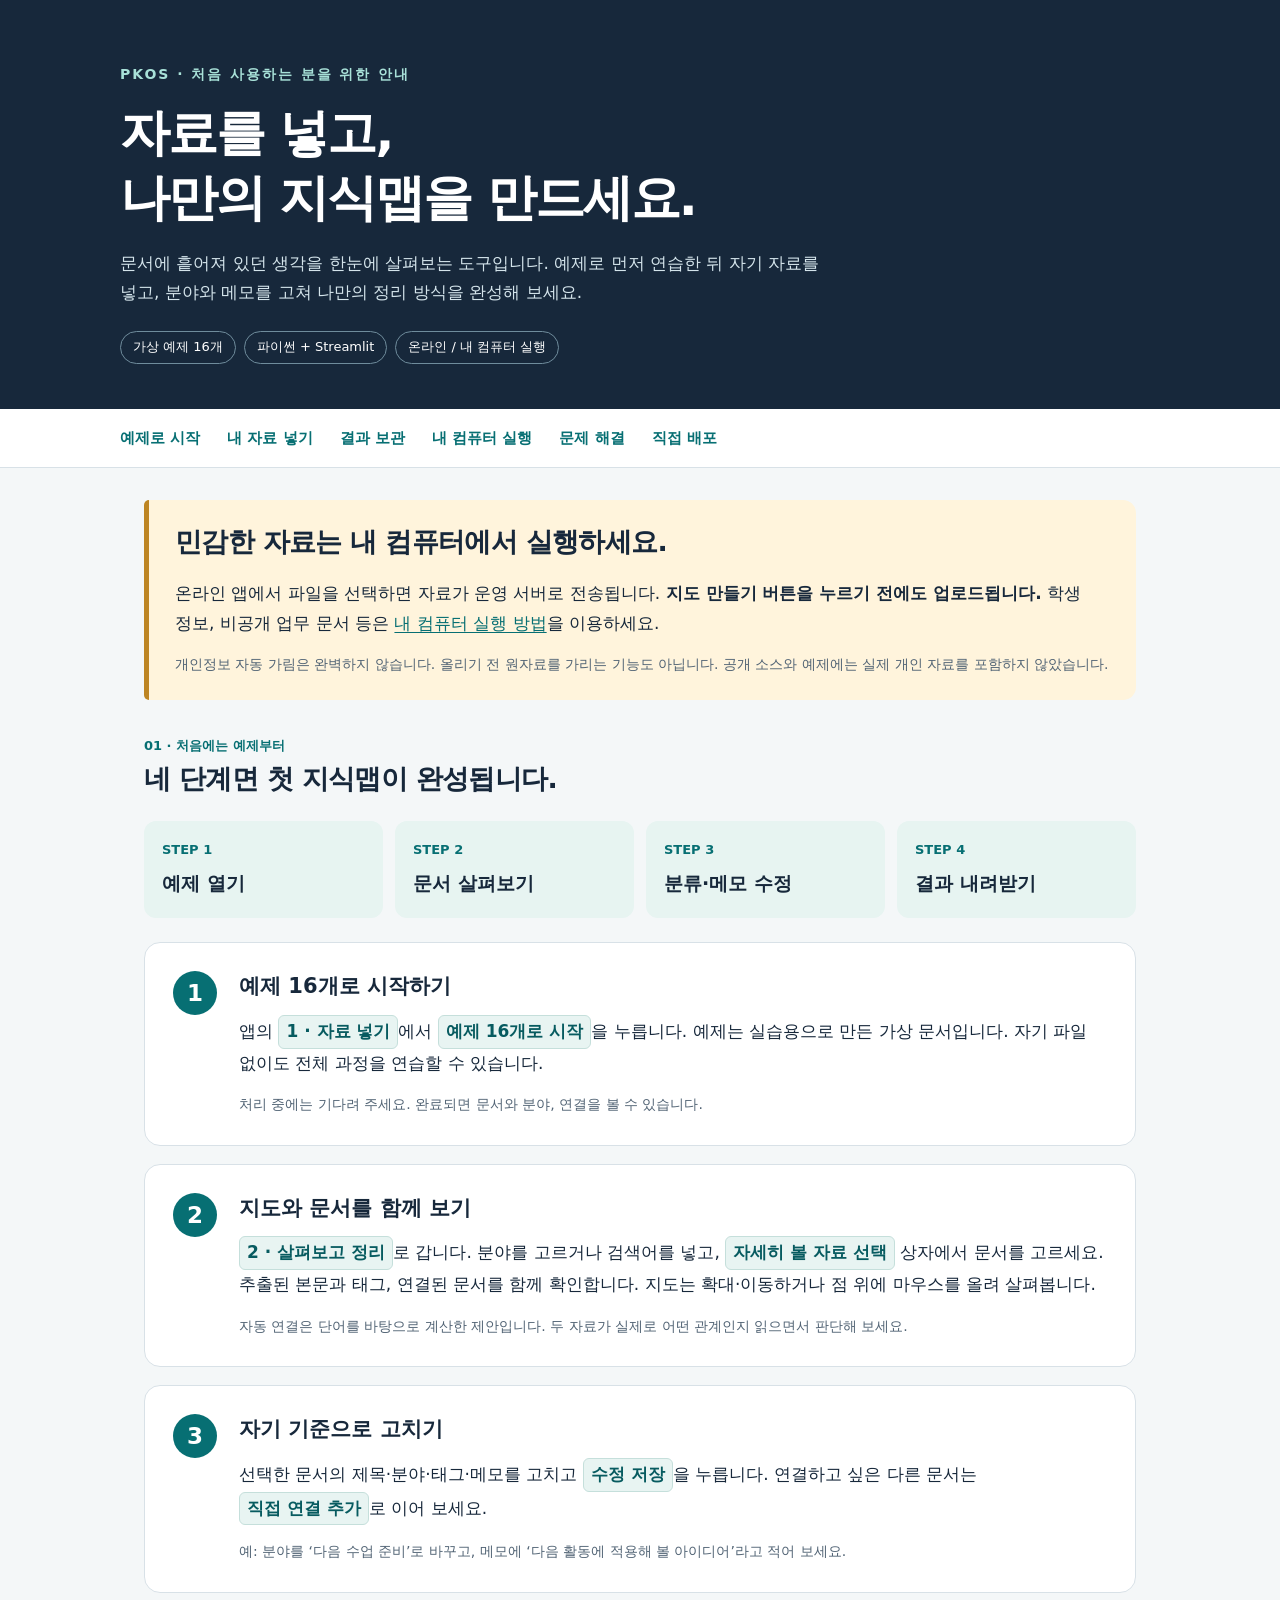
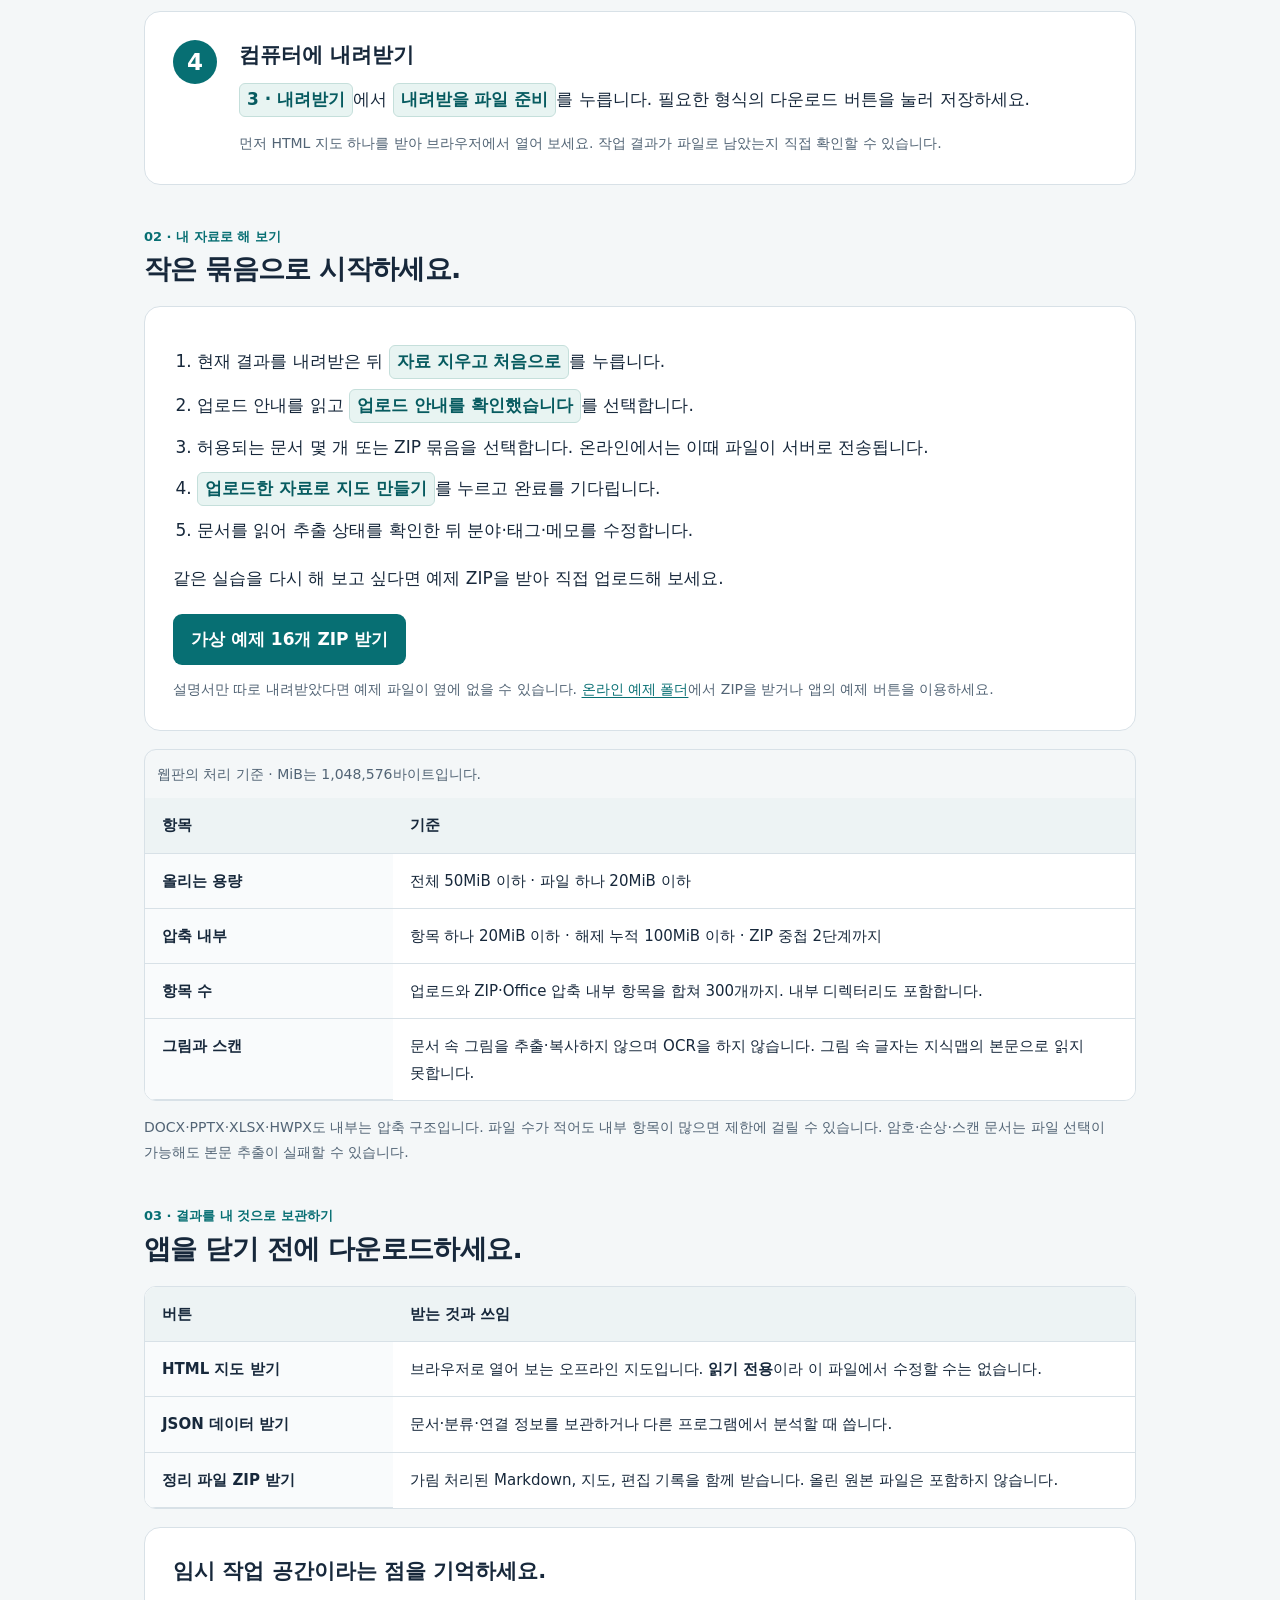
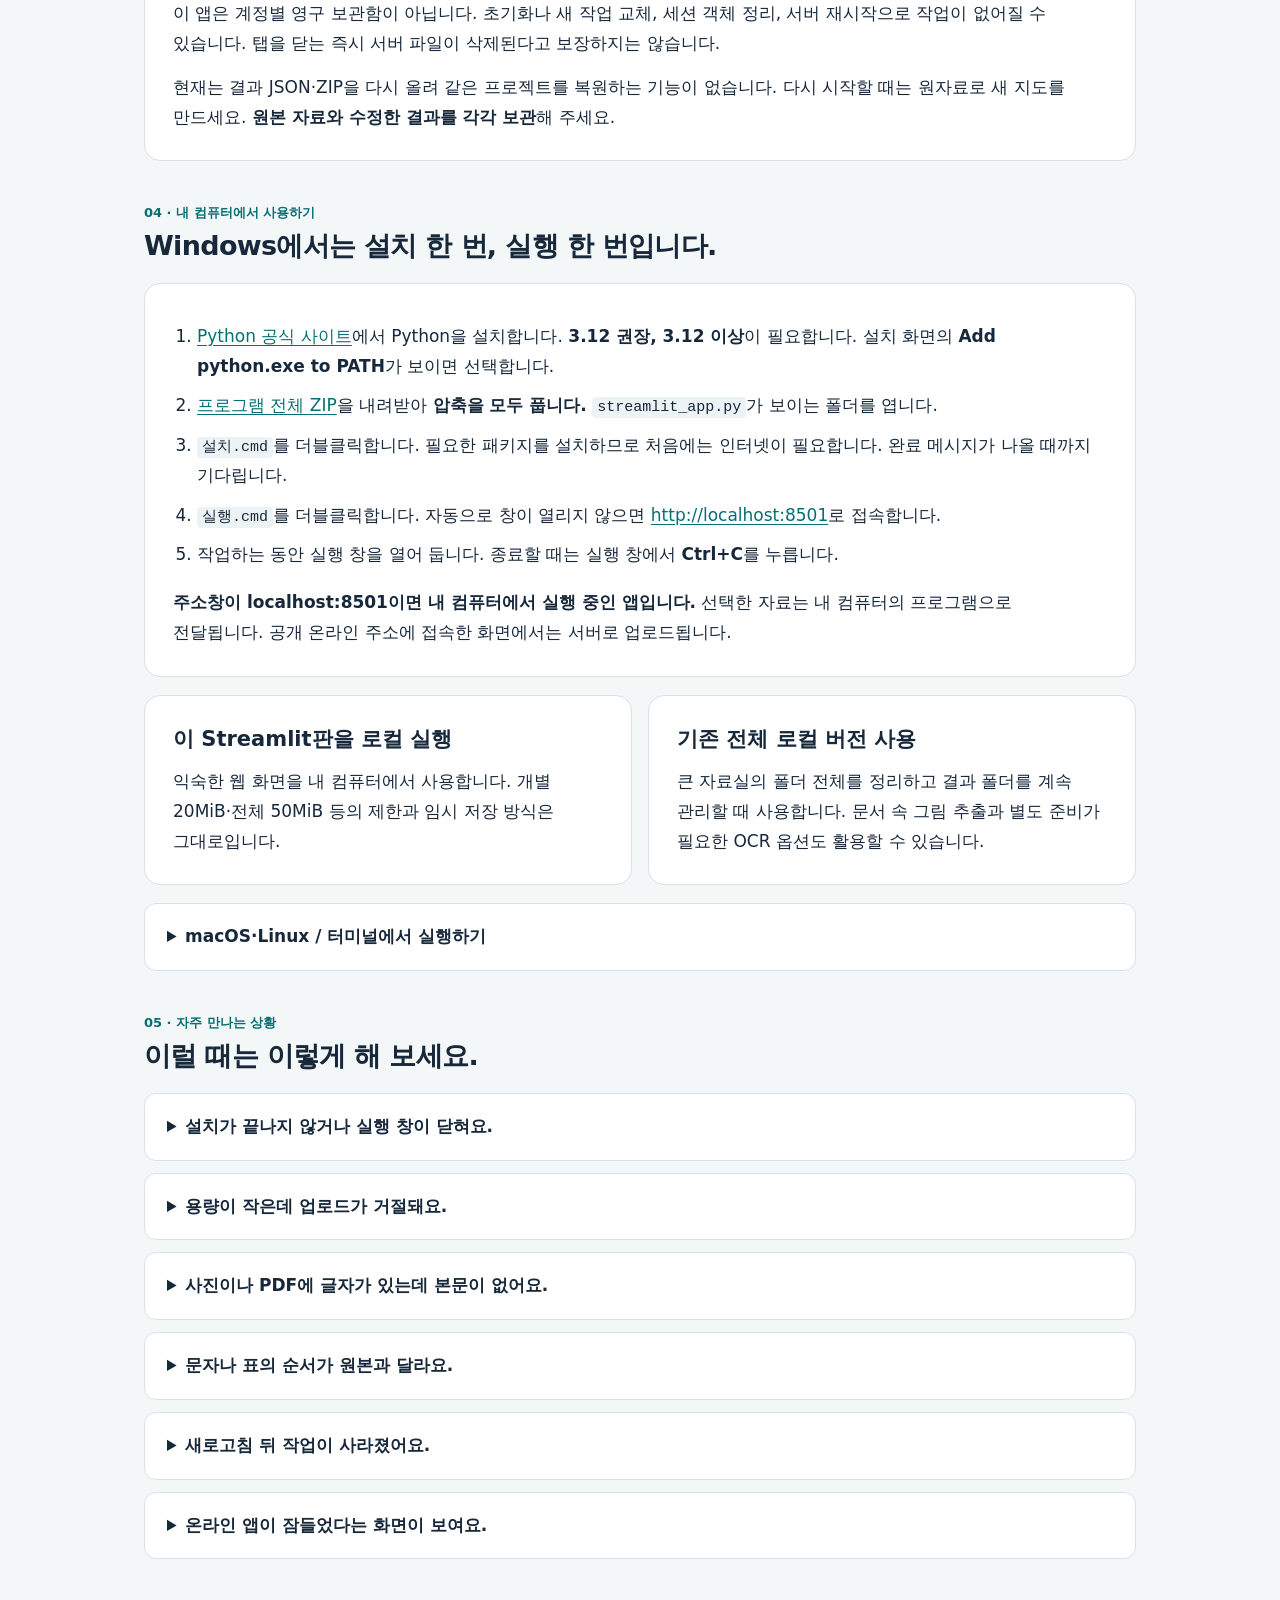
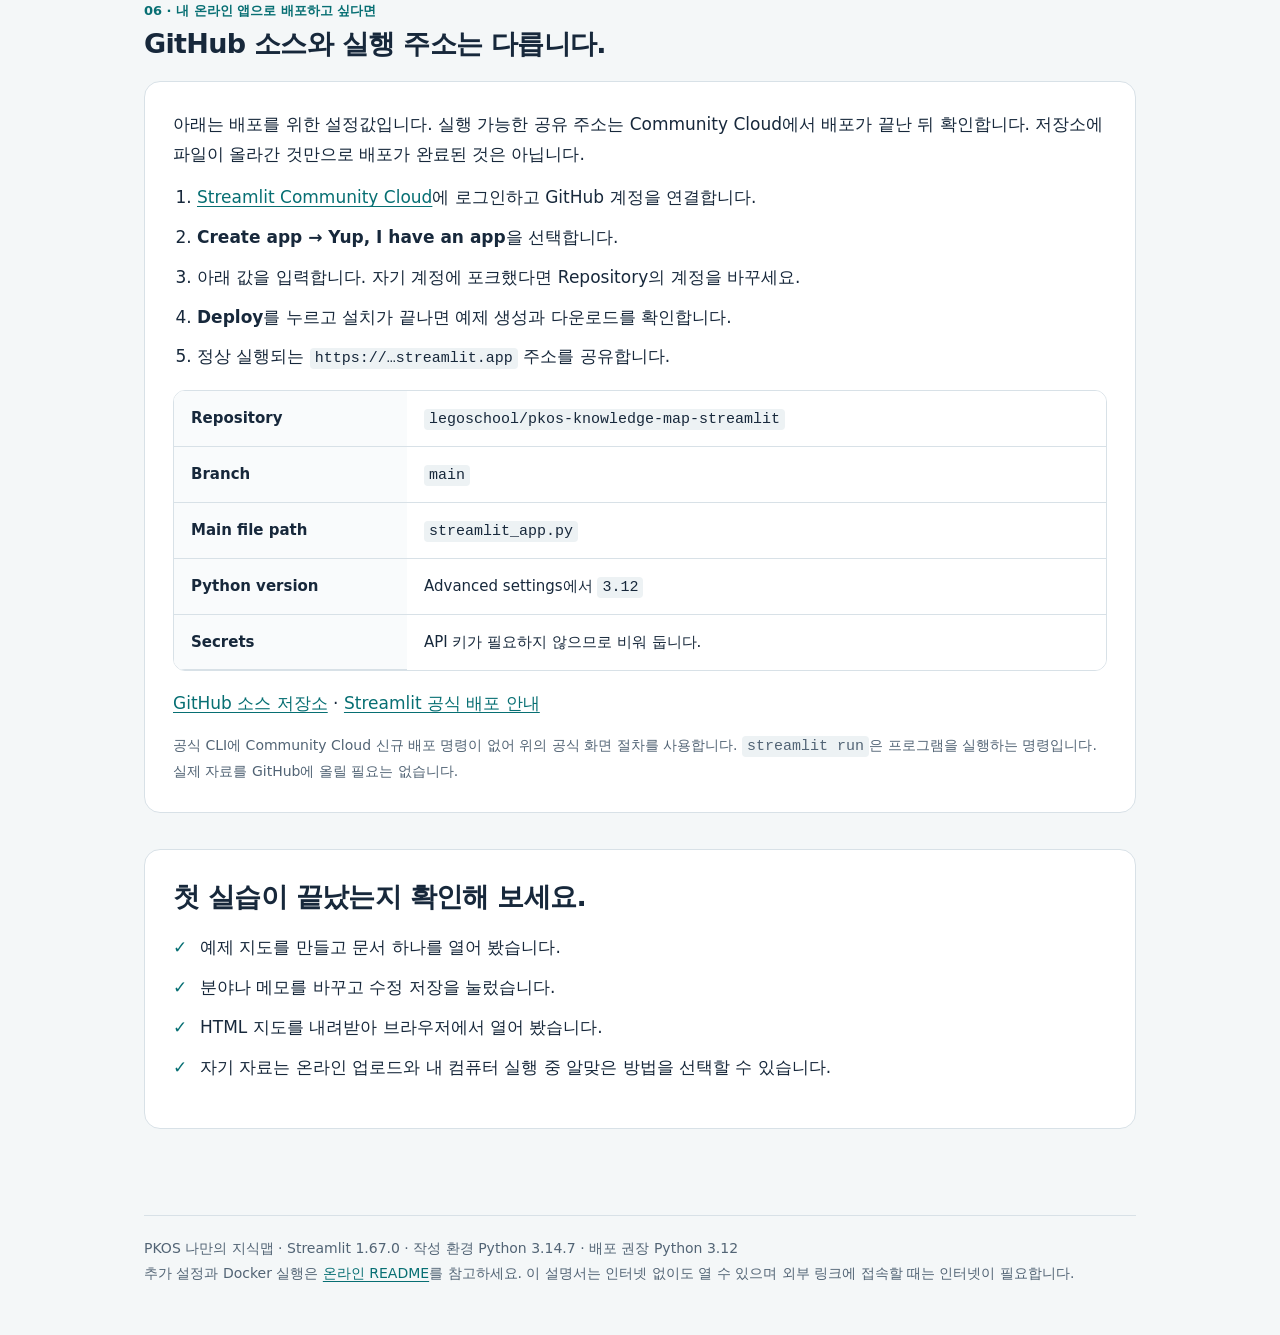
==== 초보자_따라하기.html @ 21f83ea5 "Add personal knowledge map Streamlit app and beginner guide" ====
<!doctype html>
<html lang="ko">
<head>
  <meta charset="utf-8">
  <meta name="viewport" content="width=device-width, initial-scale=1">
  <meta name="description" content="PKOS 지식맵을 처음 쓰는 사람을 위한 예제, 자료 업로드, 수정, 다운로드와 내 컴퓨터 실행 안내">
  <title>처음 만드는 나의 지식맵 · PKOS 사용설명서</title>
  <style>
    :root{--ink:#17283b;--muted:#526475;--paper:#f4f7f8;--line:#d8e1e7;--brand:#076f73;--tint:#e7f4f1;--warn:#fff4dc;--white:#fff}
    *{box-sizing:border-box}html{scroll-behavior:smooth}body{margin:0;background:var(--paper);color:var(--ink);font:17px/1.75 "Malgun Gothic","Apple SD Gothic Neo",system-ui,sans-serif;word-break:keep-all;overflow-wrap:anywhere}
    a{color:var(--brand);text-underline-offset:3px}a:focus-visible,summary:focus-visible{outline:3px solid #d99d13;outline-offset:5px}header{background:var(--ink);color:var(--white);padding:62px 26px 45px}header .inner,main,footer{max-width:1040px;margin:auto}header p{max-width:730px;color:#d4e4eb}.eyebrow{font-size:14px;letter-spacing:.14em;font-weight:700;color:#a8e1d8}h1{font-size:clamp(32px,5vw,50px);line-height:1.3;letter-spacing:-.04em;margin:14px 0 18px}h2{font-size:27px;line-height:1.4;letter-spacing:-.025em;margin:0 0 18px}h3{font-size:21px;line-height:1.5;margin:0 0 12px}p{margin:0 0 14px}.chips{display:flex;gap:8px;flex-wrap:wrap;margin-top:23px}.chip{font-size:13px;padding:4px 12px;border:1px solid #6f8c9c;border-radius:999px}
    nav{background:var(--white);border-bottom:1px solid var(--line);padding:16px 24px}nav .inner{max-width:1040px;margin:auto;display:flex;gap:14px 27px;flex-wrap:wrap}nav a{font-size:15px;font-weight:700;text-decoration:none}main{padding:32px 24px 50px}section{margin:0 0 36px;scroll-margin-top:25px}.card{background:var(--white);border:1px solid var(--line);border-radius:16px;padding:28px;margin-bottom:18px}.notice{background:var(--warn);border-left:5px solid #bd8523;padding:23px 26px;border-radius:5px 13px 13px 5px;margin-bottom:30px}.notice p:last-child,.card p:last-child{margin-bottom:0}.intro{color:var(--muted)}.flow{display:grid;grid-template-columns:repeat(4,1fr);gap:12px;margin:24px 0}.flow div{padding:18px;border-radius:12px;background:var(--tint)}.flow span{display:block;font-size:13px;font-weight:700;color:var(--brand);margin-bottom:5px}.flow strong{font-size:19px}.step{display:grid;grid-template-columns:48px 1fr;gap:18px}.number{display:flex;align-items:center;justify-content:center;width:44px;height:44px;border-radius:50%;background:var(--brand);color:white;font-size:23px;font-weight:700}.ui{display:inline-block;font-weight:700;color:#075b60;background:#e8f4f2;border:1px solid #c5dfdb;border-radius:6px;padding:1px 7px}.small{font-size:14px;color:var(--muted)}.tag{font-size:13px;font-weight:700;color:var(--brand)}.button{display:inline-block;background:var(--brand);color:white;padding:11px 18px;text-decoration:none;border-radius:9px;font-weight:700;margin:6px 0 12px}.table-wrap{overflow-x:auto;border:1px solid var(--line);border-radius:12px}table{border-collapse:collapse;width:100%;background:white;font-size:15px}th,td{padding:14px 17px;border-bottom:1px solid var(--line);text-align:left;vertical-align:top}th{background:#edf3f4}tr:last-child td{border-bottom:0}th[scope=row]{font-weight:700;width:25%;background:#f9fbfc}ul,ol{padding-left:24px;margin:10px 0 18px}li{margin-bottom:10px}code{font:15px/1.6 ui-monospace,Consolas,monospace;background:#edf2f4;border-radius:4px;padding:2px 5px}pre{padding:20px;background:#17283b;color:#e8f7f4;border-radius:10px;overflow:auto;word-break:normal;white-space:pre}pre code{background:transparent;color:inherit;padding:0}details{background:white;border:1px solid var(--line);border-radius:12px;padding:18px 22px;margin-bottom:12px}summary{font-weight:700;cursor:pointer}details[open] summary{margin-bottom:14px}.two{display:grid;grid-template-columns:1fr 1fr;gap:16px}.check{list-style:none;padding:0}.check li{padding-left:27px;position:relative}.check li:before{content:"✓";position:absolute;left:0;color:var(--brand);font-weight:700}footer{padding:0 24px 40px;font-size:14px;color:var(--muted)}footer p{border-top:1px solid var(--line);padding-top:20px}
    @media(max-width:700px){header{padding:38px 22px 30px}main{padding:24px 17px}.card{padding:21px}.flow{grid-template-columns:1fr 1fr}.two{grid-template-columns:1fr}.step{grid-template-columns:37px 1fr;gap:12px}.number{width:35px;height:35px;font-size:19px}body{font-size:16px}h2{font-size:24px}th,td{padding:12px;min-width:100px}}
    @media print{body{background:white;font-size:11pt}header{background:white;color:black;padding:20px 0}header p,.eyebrow{color:#333}.chips,nav,.button{display:none}main{padding:0}.card{break-inside:avoid}h2,h3{break-after:avoid}section{margin-bottom:24px}.notice{background:#f5f5f5}.flow div{background:#f3f3f3}footer{padding:0}a{color:#174b62}details{break-inside:avoid}}
  </style>
</head>
<body>
<header>
  <div class="inner">
    <div class="eyebrow">PKOS · 처음 사용하는 분을 위한 안내</div>
    <h1>자료를 넣고,<br>나만의 지식맵을 만드세요.</h1>
    <p>문서에 흩어져 있던 생각을 한눈에 살펴보는 도구입니다. 예제로 먼저 연습한 뒤 자기 자료를 넣고, 분야와 메모를 고쳐 나만의 정리 방식을 완성해 보세요.</p>
    <div class="chips"><span class="chip">가상 예제 16개</span><span class="chip">파이썬 + Streamlit</span><span class="chip">온라인 / 내 컴퓨터 실행</span></div>
  </div>
</header>
<nav aria-label="설명서 목차"><div class="inner"><a href="#first">예제로 시작</a><a href="#upload">내 자료 넣기</a><a href="#download">결과 보관</a><a href="#local-guide">내 컴퓨터 실행</a><a href="#help">문제 해결</a><a href="#deploy">직접 배포</a></div></nav>
<main>
  <aside class="notice" aria-label="자료 업로드 안내">
    <h2>민감한 자료는 내 컴퓨터에서 실행하세요.</h2>
    <p>온라인 앱에서 파일을 선택하면 자료가 운영 서버로 전송됩니다. <strong>지도 만들기 버튼을 누르기 전에도 업로드됩니다.</strong> 학생 정보, 비공개 업무 문서 등은 <a href="#local-guide">내 컴퓨터 실행 방법</a>을 이용하세요.</p>
    <p class="small">개인정보 자동 가림은 완벽하지 않습니다. 올리기 전 원자료를 가리는 기능도 아닙니다. 공개 소스와 예제에는 실제 개인 자료를 포함하지 않았습니다.</p>
  </aside>

  <section id="first" aria-labelledby="first-title">
    <span class="tag">01 · 처음에는 예제부터</span>
    <h2 id="first-title">네 단계면 첫 지식맵이 완성됩니다.</h2>
    <div class="flow" aria-label="사용 흐름"><div><span>STEP 1</span><strong>예제 열기</strong></div><div><span>STEP 2</span><strong>문서 살펴보기</strong></div><div><span>STEP 3</span><strong>분류·메모 수정</strong></div><div><span>STEP 4</span><strong>결과 내려받기</strong></div></div>
    <div class="card step"><span class="number" aria-hidden="true">1</span><div><h3>예제 16개로 시작하기</h3><p>앱의 <span class="ui">1 · 자료 넣기</span>에서 <span class="ui">예제 16개로 시작</span>을 누릅니다. 예제는 실습용으로 만든 가상 문서입니다. 자기 파일 없이도 전체 과정을 연습할 수 있습니다.</p><p class="small">처리 중에는 기다려 주세요. 완료되면 문서와 분야, 연결을 볼 수 있습니다.</p></div></div>
    <div class="card step"><span class="number" aria-hidden="true">2</span><div><h3>지도와 문서를 함께 보기</h3><p><span class="ui">2 · 살펴보고 정리</span>로 갑니다. 분야를 고르거나 검색어를 넣고, <span class="ui">자세히 볼 자료 선택</span> 상자에서 문서를 고르세요. 추출된 본문과 태그, 연결된 문서를 함께 확인합니다. 지도는 확대·이동하거나 점 위에 마우스를 올려 살펴봅니다.</p><p class="small">자동 연결은 단어를 바탕으로 계산한 제안입니다. 두 자료가 실제로 어떤 관계인지 읽으면서 판단해 보세요.</p></div></div>
    <div class="card step"><span class="number" aria-hidden="true">3</span><div><h3>자기 기준으로 고치기</h3><p>선택한 문서의 제목·분야·태그·메모를 고치고 <span class="ui">수정 저장</span>을 누릅니다. 연결하고 싶은 다른 문서는 <span class="ui">직접 연결 추가</span>로 이어 보세요.</p><p class="small">예: 분야를 ‘다음 수업 준비’로 바꾸고, 메모에 ‘다음 활동에 적용해 볼 아이디어’라고 적어 보세요.</p></div></div>
    <div class="card step"><span class="number" aria-hidden="true">4</span><div><h3>컴퓨터에 내려받기</h3><p><span class="ui">3 · 내려받기</span>에서 <span class="ui">내려받을 파일 준비</span>를 누릅니다. 필요한 형식의 다운로드 버튼을 눌러 저장하세요.</p><p class="small">먼저 HTML 지도 하나를 받아 브라우저에서 열어 보세요. 작업 결과가 파일로 남았는지 직접 확인할 수 있습니다.</p></div></div>
  </section>

  <section id="upload" aria-labelledby="upload-title">
    <span class="tag">02 · 내 자료로 해 보기</span><h2 id="upload-title">작은 묶음으로 시작하세요.</h2>
    <div class="card"><ol><li>현재 결과를 내려받은 뒤 <span class="ui">자료 지우고 처음으로</span>를 누릅니다.</li><li>업로드 안내를 읽고 <span class="ui">업로드 안내를 확인했습니다</span>를 선택합니다.</li><li>허용되는 문서 몇 개 또는 ZIP 묶음을 선택합니다. 온라인에서는 이때 파일이 서버로 전송됩니다.</li><li><span class="ui">업로드한 자료로 지도 만들기</span>를 누르고 완료를 기다립니다.</li><li>문서를 읽어 추출 상태를 확인한 뒤 분야·태그·메모를 수정합니다.</li></ol><p>같은 실습을 다시 해 보고 싶다면 예제 ZIP을 받아 직접 업로드해 보세요.</p><a class="button" href="examples/예제자료_16개.zip" download>가상 예제 16개 ZIP 받기</a><p class="small">설명서만 따로 내려받았다면 예제 파일이 옆에 없을 수 있습니다. <a href="https://github.com/legoschool/pkos-knowledge-map-streamlit/tree/main/examples">온라인 예제 폴더</a>에서 ZIP을 받거나 앱의 예제 버튼을 이용하세요.</p></div>
    <div class="table-wrap"><table><caption class="small" style="text-align:left;padding:12px">웹판의 처리 기준 · MiB는 1,048,576바이트입니다.</caption><thead><tr><th scope="col">항목</th><th scope="col">기준</th></tr></thead><tbody><tr><th scope="row">올리는 용량</th><td>전체 50MiB 이하 · 파일 하나 20MiB 이하</td></tr><tr><th scope="row">압축 내부</th><td>항목 하나 20MiB 이하 · 해제 누적 100MiB 이하 · ZIP 중첩 2단계까지</td></tr><tr><th scope="row">항목 수</th><td>업로드와 ZIP·Office 압축 내부 항목을 합쳐 300개까지. 내부 디렉터리도 포함합니다.</td></tr><tr><th scope="row">그림과 스캔</th><td>문서 속 그림을 추출·복사하지 않으며 OCR을 하지 않습니다. 그림 속 글자는 지식맵의 본문으로 읽지 못합니다.</td></tr></tbody></table></div>
    <p class="small" style="margin-top:14px">DOCX·PPTX·XLSX·HWPX도 내부는 압축 구조입니다. 파일 수가 적어도 내부 항목이 많으면 제한에 걸릴 수 있습니다. 암호·손상·스캔 문서는 파일 선택이 가능해도 본문 추출이 실패할 수 있습니다.</p>
  </section>

  <section id="download" aria-labelledby="download-title">
    <span class="tag">03 · 결과를 내 것으로 보관하기</span><h2 id="download-title">앱을 닫기 전에 다운로드하세요.</h2>
    <div class="table-wrap"><table><thead><tr><th scope="col">버튼</th><th scope="col">받는 것과 쓰임</th></tr></thead><tbody><tr><th scope="row">HTML 지도 받기</th><td>브라우저로 열어 보는 오프라인 지도입니다. <strong>읽기 전용</strong>이라 이 파일에서 수정할 수는 없습니다.</td></tr><tr><th scope="row">JSON 데이터 받기</th><td>문서·분류·연결 정보를 보관하거나 다른 프로그램에서 분석할 때 씁니다.</td></tr><tr><th scope="row">정리 파일 ZIP 받기</th><td>가림 처리된 Markdown, 지도, 편집 기록을 함께 받습니다. 올린 원본 파일은 포함하지 않습니다.</td></tr></tbody></table></div>
    <div class="card" style="margin-top:18px"><h3>임시 작업 공간이라는 점을 기억하세요.</h3><p>이 앱은 계정별 영구 보관함이 아닙니다. 초기화나 새 작업 교체, 세션 객체 정리, 서버 재시작으로 작업이 없어질 수 있습니다. 탭을 닫는 즉시 서버 파일이 삭제된다고 보장하지는 않습니다.</p><p>현재는 결과 JSON·ZIP을 다시 올려 같은 프로젝트를 복원하는 기능이 없습니다. 다시 시작할 때는 원자료로 새 지도를 만드세요. <strong>원본 자료와 수정한 결과를 각각 보관</strong>해 주세요.</p></div>
  </section>

  <section id="local-guide" aria-labelledby="local-title">
    <span class="tag">04 · 내 컴퓨터에서 사용하기</span><h2 id="local-title">Windows에서는 설치 한 번, 실행 한 번입니다.</h2>
    <div class="card"><ol><li><a href="https://www.python.org/downloads/">Python 공식 사이트</a>에서 Python을 설치합니다. <strong>3.12 권장, 3.12 이상</strong>이 필요합니다. 설치 화면의 <strong>Add python.exe to PATH</strong>가 보이면 선택합니다.</li><li><a href="https://github.com/legoschool/pkos-knowledge-map-streamlit/archive/refs/heads/main.zip">프로그램 전체 ZIP</a>을 내려받아 <strong>압축을 모두 풉니다.</strong> <code>streamlit_app.py</code>가 보이는 폴더를 엽니다.</li><li><code>설치.cmd</code>를 더블클릭합니다. 필요한 패키지를 설치하므로 처음에는 인터넷이 필요합니다. 완료 메시지가 나올 때까지 기다립니다.</li><li><code>실행.cmd</code>를 더블클릭합니다. 자동으로 창이 열리지 않으면 <a href="http://localhost:8501">http://localhost:8501</a>로 접속합니다.</li><li>작업하는 동안 실행 창을 열어 둡니다. 종료할 때는 실행 창에서 <strong>Ctrl+C</strong>를 누릅니다.</li></ol><p><strong>주소창이 localhost:8501이면 내 컴퓨터에서 실행 중인 앱입니다.</strong> 선택한 자료는 내 컴퓨터의 프로그램으로 전달됩니다. 공개 온라인 주소에 접속한 화면에서는 서버로 업로드됩니다.</p></div>
    <div class="two"><div class="card"><h3>이 Streamlit판을 로컬 실행</h3><p>익숙한 웹 화면을 내 컴퓨터에서 사용합니다. 개별 20MiB·전체 50MiB 등의 제한과 임시 저장 방식은 그대로입니다.</p></div><div class="card"><h3>기존 전체 로컬 버전 사용</h3><p>큰 자료실의 폴더 전체를 정리하고 결과 폴더를 계속 관리할 때 사용합니다. 문서 속 그림 추출과 별도 준비가 필요한 OCR 옵션도 활용할 수 있습니다.</p></div></div>
    <details><summary>macOS·Linux / 터미널에서 실행하기</summary><p>프로젝트 폴더에서 다음 명령을 실행합니다.</p><pre><code>python3 -m venv .venv
source .venv/bin/activate
python -m pip install -r requirements.txt
python -m streamlit run streamlit_app.py --server.address=127.0.0.1</code></pre><p>포트가 사용 중이면 마지막 명령에 <code>--server.port=8502</code>를 추가하고 <code>http://localhost:8502</code>로 접속합니다.</p></details>
  </section>

  <section id="help" aria-labelledby="help-title">
    <span class="tag">05 · 자주 만나는 상황</span><h2 id="help-title">이럴 때는 이렇게 해 보세요.</h2>
    <details><summary>설치가 끝나지 않거나 실행 창이 닫혀요.</summary><p>Python 3.12 이상인지 확인하고, 압축을 모두 푼 폴더에서 <code>설치.cmd</code>를 다시 실행하세요. 인터넷 연결과 오류 메시지를 확인합니다. 설치가 끝나면 <code>실행.cmd</code>를 실행하세요.</p></details>
    <details><summary>용량이 작은데 업로드가 거절돼요.</summary><p>Office 문서의 압축 내부 항목도 개수 제한에 포함됩니다. 파일 하나가 20MiB 이하인지, 전체가 50MiB 이하인지 확인하고 문서를 조금씩 나누어 넣어 보세요. 큰 자료실은 전체 로컬 버전에서 처리합니다.</p></details>
    <details><summary>사진이나 PDF에 글자가 있는데 본문이 없어요.</summary><p>글자가 그림으로 저장된 자료는 OCR이 필요합니다. 웹판은 OCR을 하지 않으므로 텍스트가 들어 있는 PDF·문서로 다시 저장하거나 전체 로컬 버전의 OCR 옵션을 이용하세요.</p></details>
    <details><summary>문자나 표의 순서가 원본과 달라요.</summary><p>글꼴과 문서 구조에 따라 추출 순서나 문자가 달라질 수 있습니다. 원문과 비교해 확인하세요. 자동 태그와 연결도 사용자가 검토하며 고칠 수 있습니다.</p></details>
    <details><summary>새로고침 뒤 작업이 사라졌어요.</summary><p>세션이 바뀌면 임시 작업이 이어지지 않을 수 있습니다. 원자료로 지도를 다시 만들고 결과를 내려받아 보관하세요. 결과 ZIP을 다시 올려 프로젝트를 복원하는 기능은 현재 없습니다.</p></details>
    <details><summary>온라인 앱이 잠들었다는 화면이 보여요.</summary><p>Community Cloud의 깨우기 버튼을 누르고 앱이 다시 시작될 때까지 기다립니다. 온라인 앱의 처리 자원과 상태에 따라 실행 시간이 달라질 수 있습니다.</p></details>
  </section>

  <section id="deploy" aria-labelledby="deploy-title">
    <span class="tag">06 · 내 온라인 앱으로 배포하고 싶다면</span><h2 id="deploy-title">GitHub 소스와 실행 주소는 다릅니다.</h2>
    <div class="card"><p>아래는 배포를 위한 설정값입니다. 실행 가능한 공유 주소는 Community Cloud에서 배포가 끝난 뒤 확인합니다. 저장소에 파일이 올라간 것만으로 배포가 완료된 것은 아닙니다.</p><ol><li><a href="https://share.streamlit.io/">Streamlit Community Cloud</a>에 로그인하고 GitHub 계정을 연결합니다.</li><li><strong>Create app → Yup, I have an app</strong>을 선택합니다.</li><li>아래 값을 입력합니다. 자기 계정에 포크했다면 Repository의 계정을 바꾸세요.</li><li><strong>Deploy</strong>를 누르고 설치가 끝나면 예제 생성과 다운로드를 확인합니다.</li><li>정상 실행되는 <code>https://…streamlit.app</code> 주소를 공유합니다.</li></ol>
      <div class="table-wrap"><table><tbody><tr><th scope="row">Repository</th><td><code>legoschool/pkos-knowledge-map-streamlit</code></td></tr><tr><th scope="row">Branch</th><td><code>main</code></td></tr><tr><th scope="row">Main file path</th><td><code>streamlit_app.py</code></td></tr><tr><th scope="row">Python version</th><td>Advanced settings에서 <code>3.12</code></td></tr><tr><th scope="row">Secrets</th><td>API 키가 필요하지 않으므로 비워 둡니다.</td></tr></tbody></table></div>
      <p style="margin-top:18px"><a href="https://github.com/legoschool/pkos-knowledge-map-streamlit">GitHub 소스 저장소</a> · <a href="https://docs.streamlit.io/deploy/streamlit-community-cloud/deploy-your-app/deploy">Streamlit 공식 배포 안내</a></p><p class="small">공식 CLI에 Community Cloud 신규 배포 명령이 없어 위의 공식 화면 절차를 사용합니다. <code>streamlit run</code>은 프로그램을 실행하는 명령입니다. 실제 자료를 GitHub에 올릴 필요는 없습니다.</p>
    </div>
  </section>
  <section aria-labelledby="done-title"><div class="card"><h2 id="done-title">첫 실습이 끝났는지 확인해 보세요.</h2><ul class="check"><li>예제 지도를 만들고 문서 하나를 열어 봤습니다.</li><li>분야나 메모를 바꾸고 수정 저장을 눌렀습니다.</li><li>HTML 지도를 내려받아 브라우저에서 열어 봤습니다.</li><li>자기 자료는 온라인 업로드와 내 컴퓨터 실행 중 알맞은 방법을 선택할 수 있습니다.</li></ul></div></section>
</main>
<footer><p>PKOS 나만의 지식맵 · Streamlit 1.67.0 · 작성 환경 Python 3.14.7 · 배포 권장 Python 3.12<br>추가 설정과 Docker 실행은 <a href="https://github.com/legoschool/pkos-knowledge-map-streamlit#readme">온라인 README</a>를 참고하세요. 이 설명서는 인터넷 없이도 열 수 있으며 외부 링크에 접속할 때는 인터넷이 필요합니다.</p></footer>
</body>
</html>
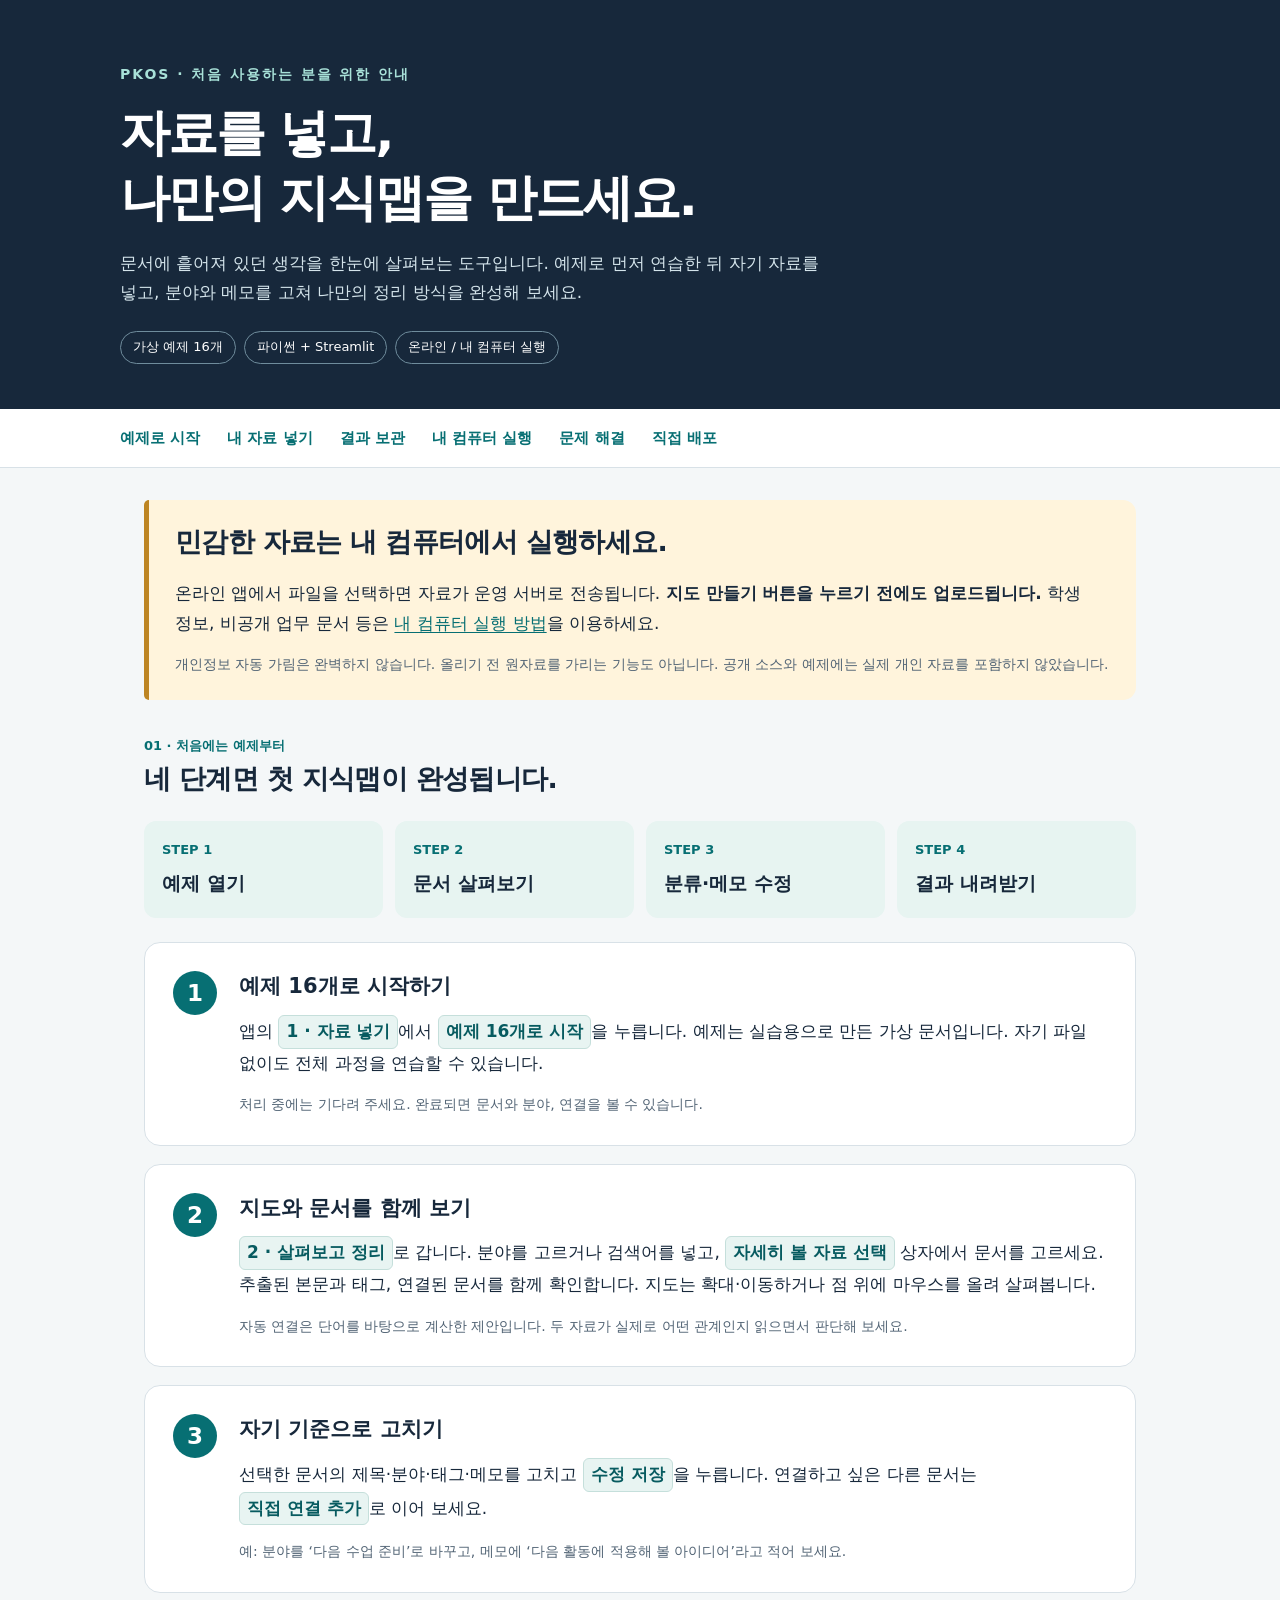
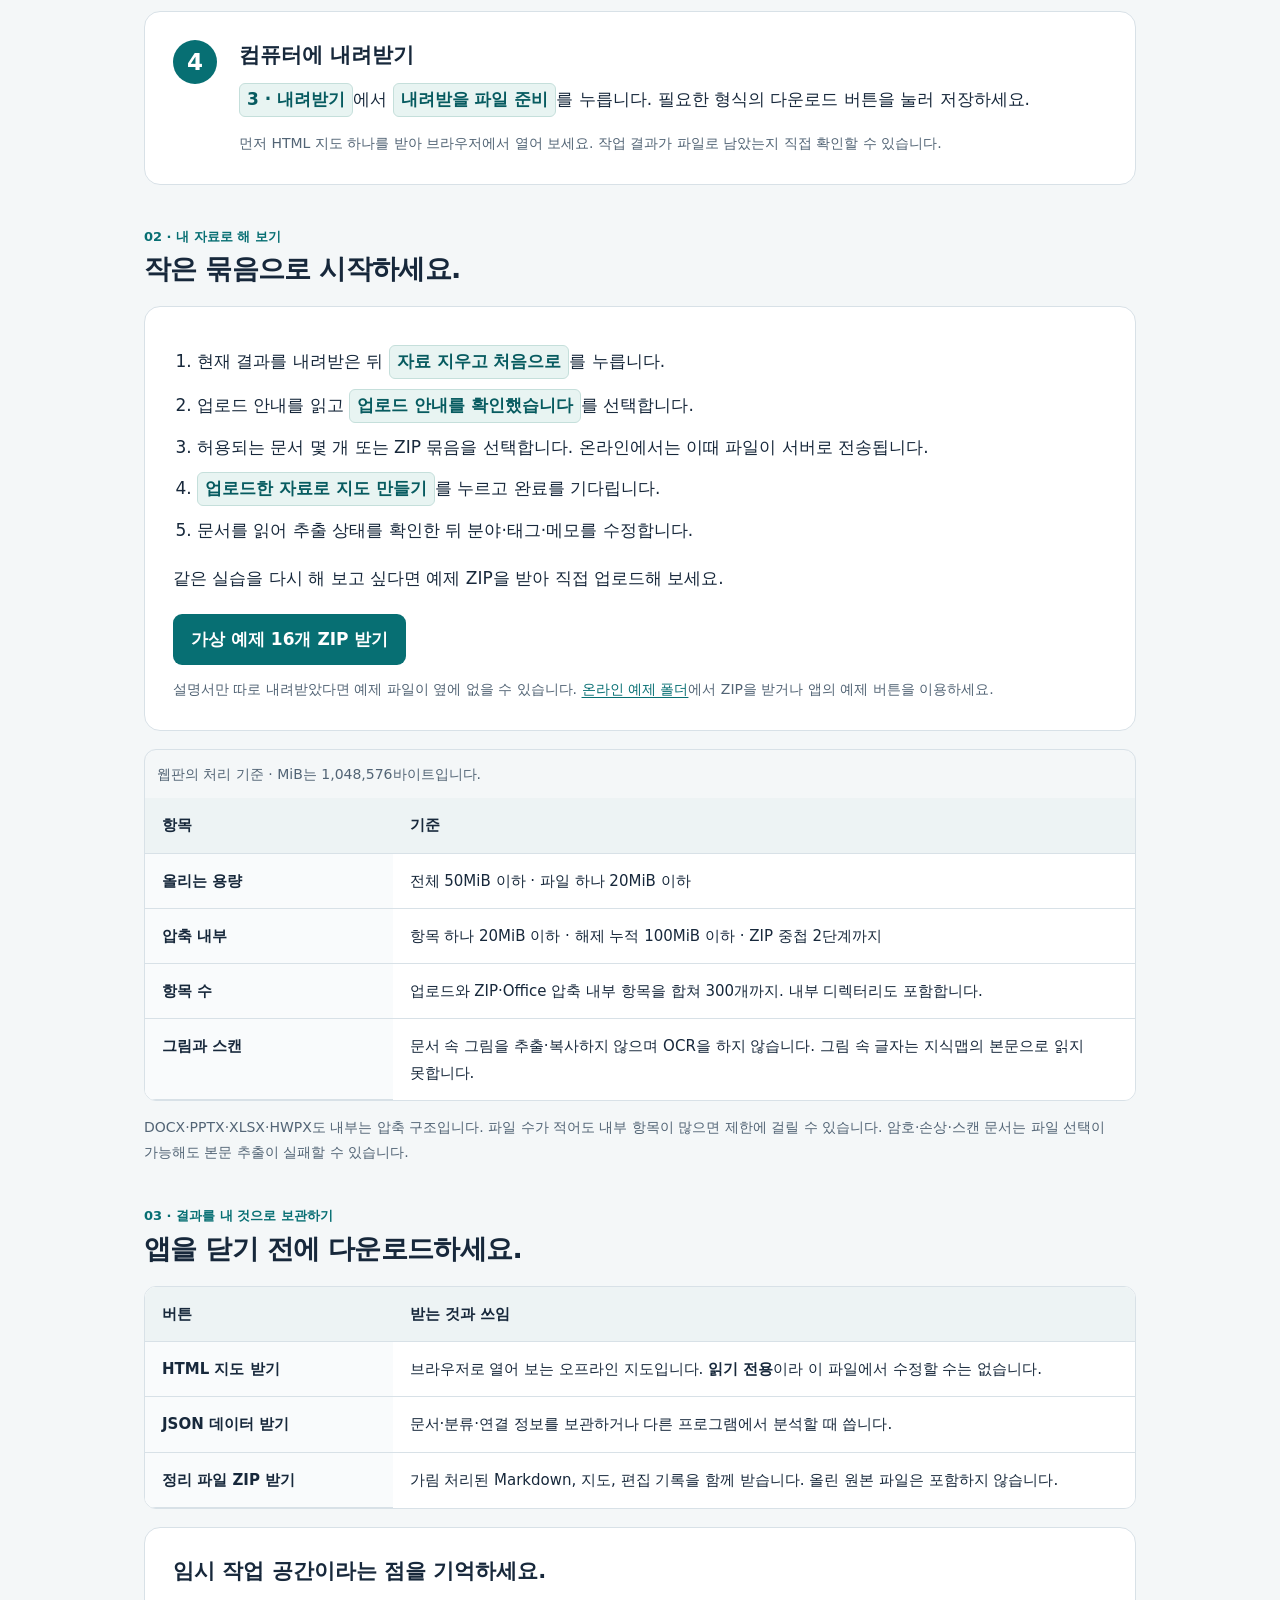
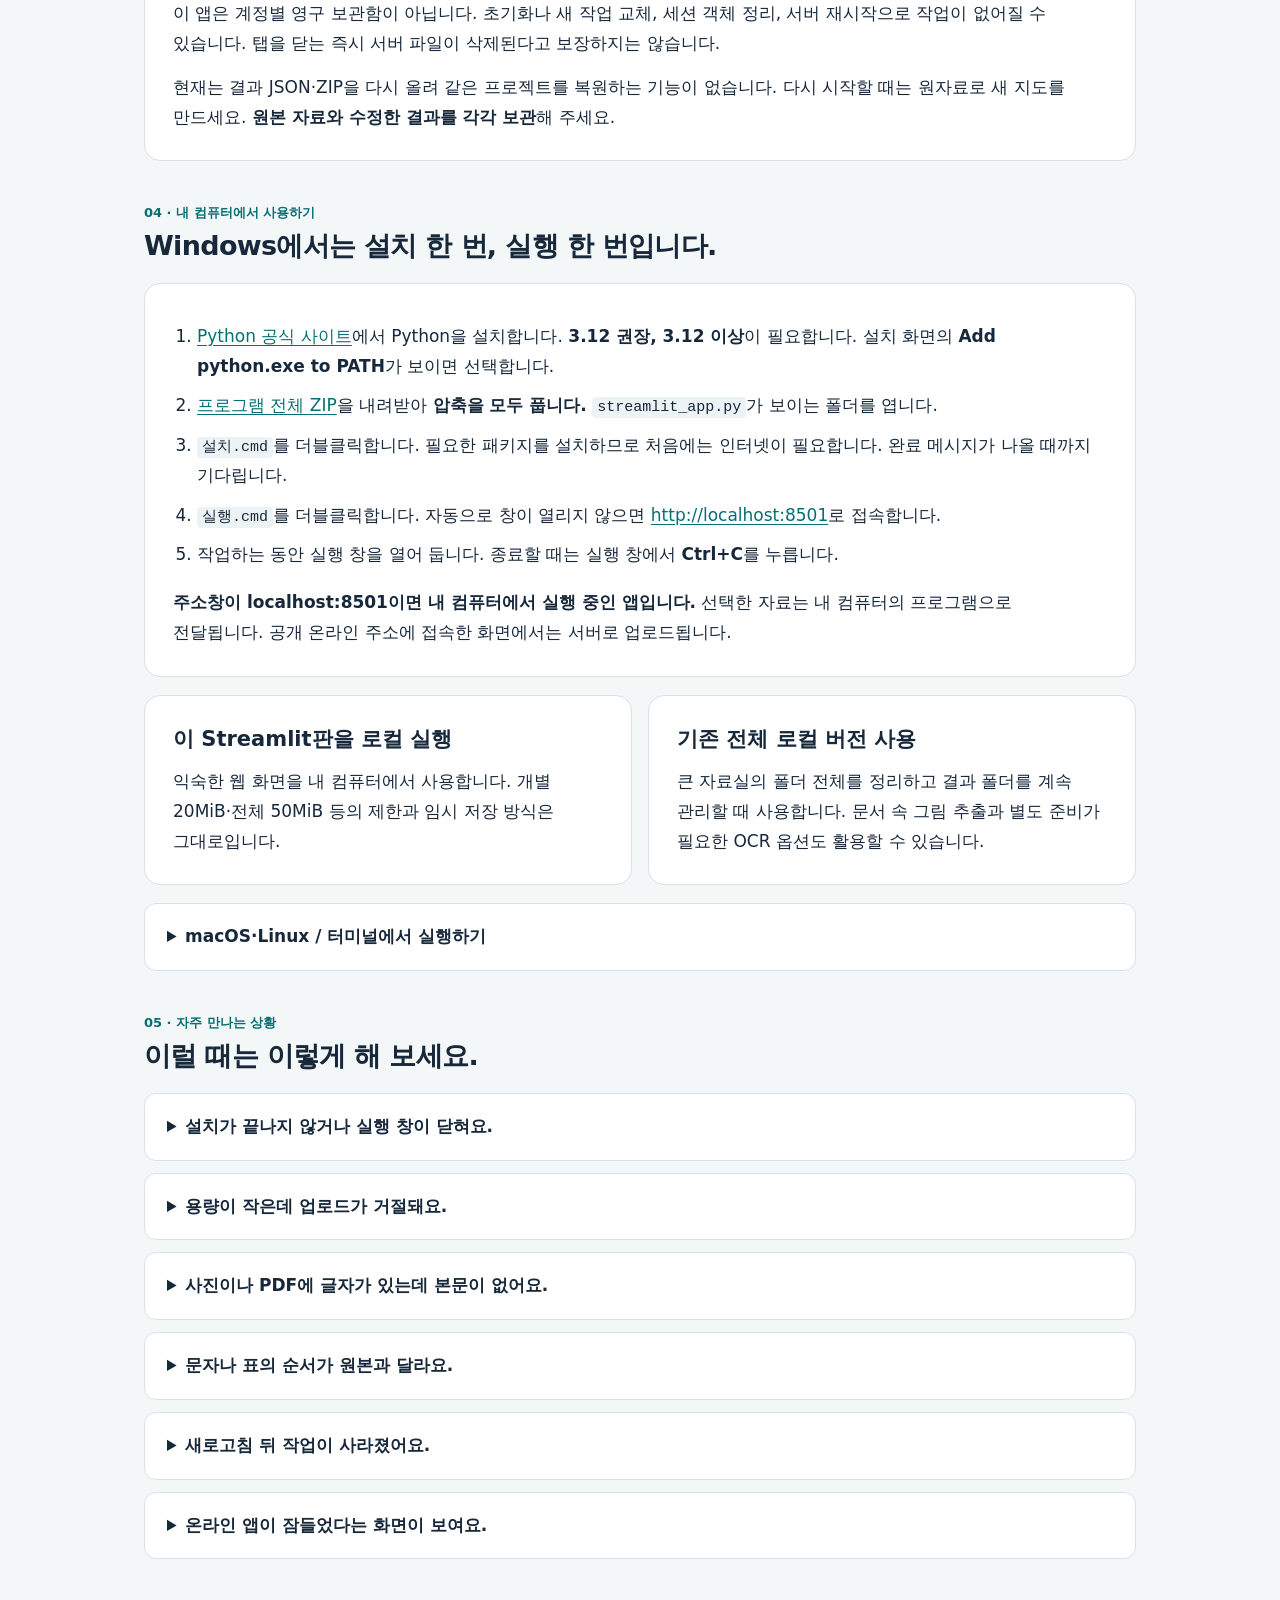
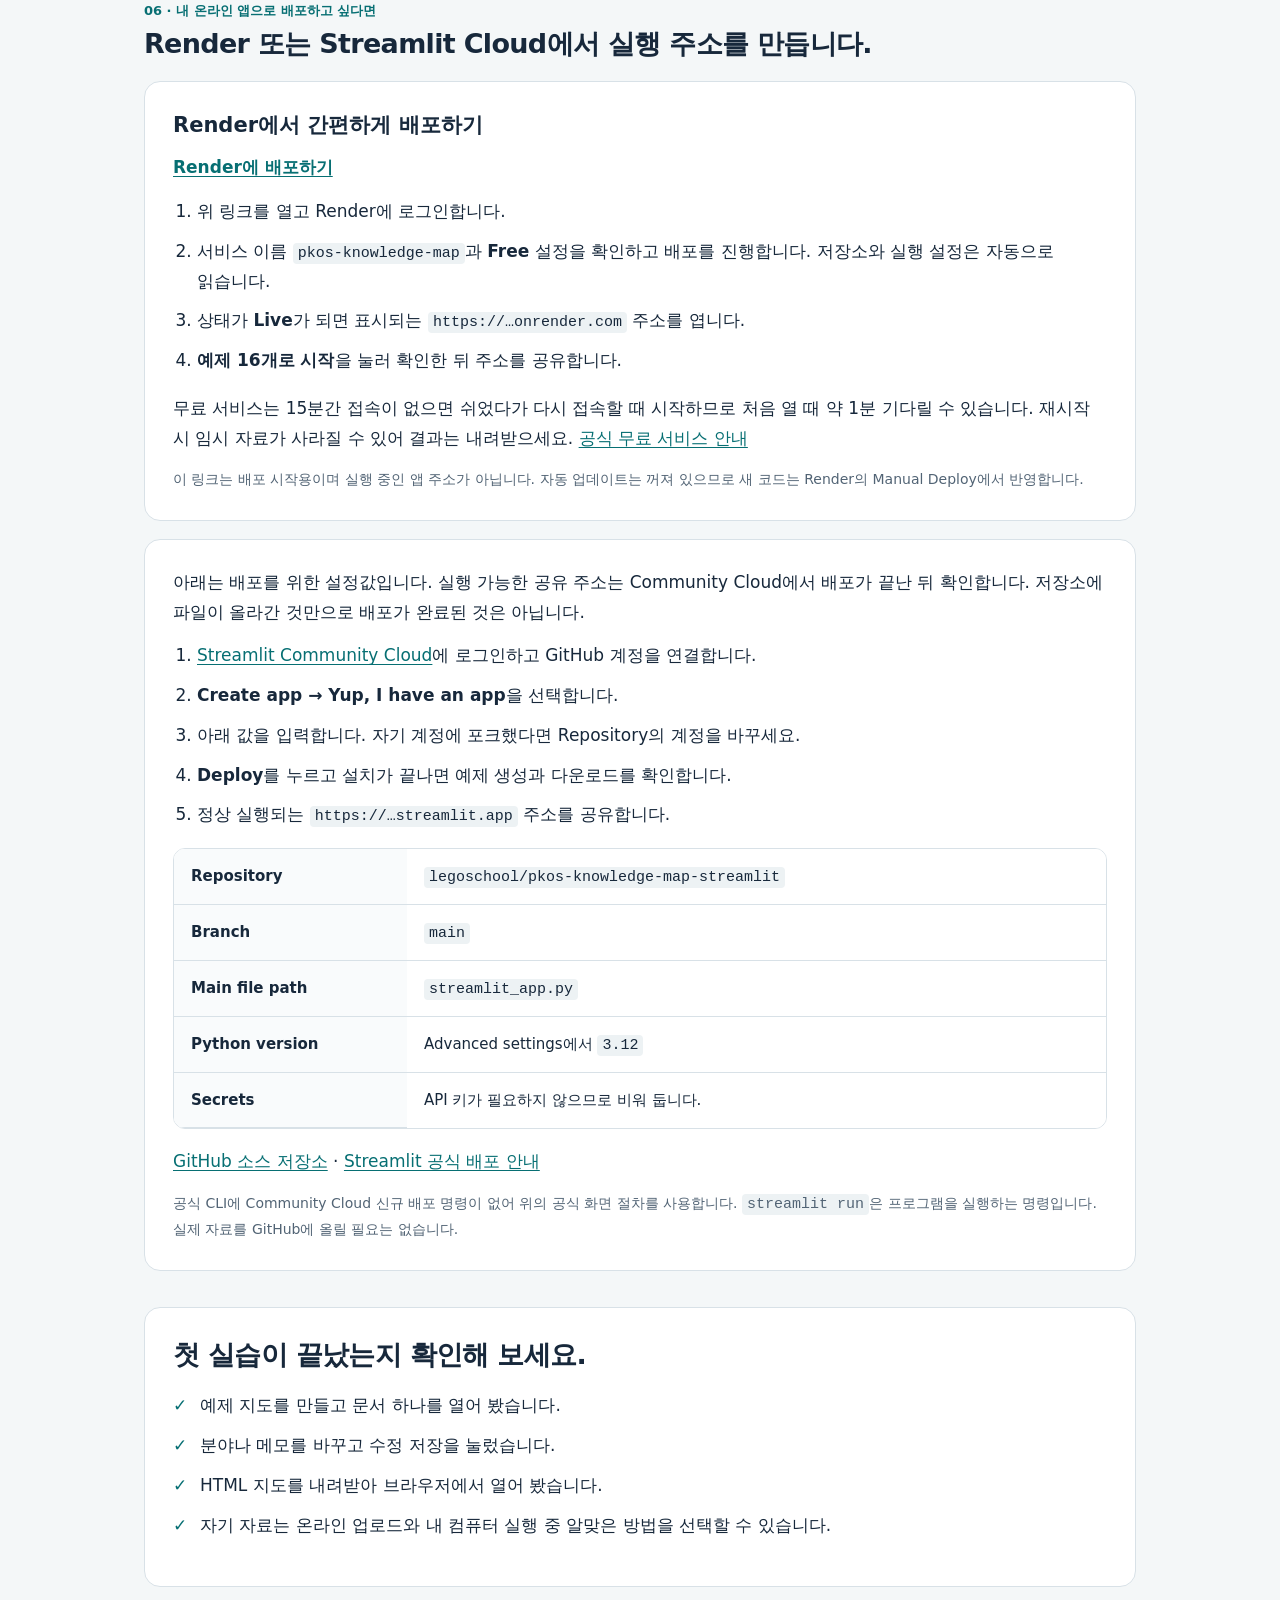
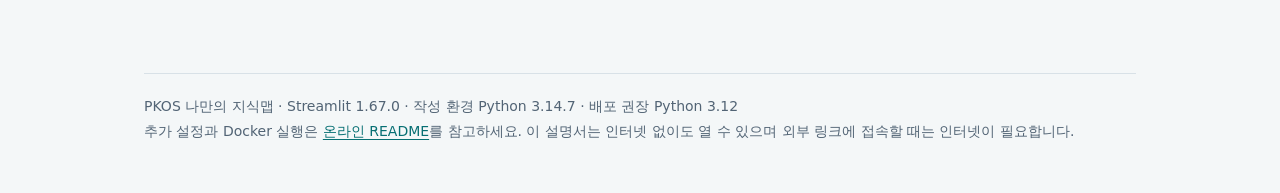
==== commit 74d716fb: "Add free Render deployment shortcut and beginner instructions" ====
--- a/초보자_따라하기.html
+++ b/초보자_따라하기.html
@@ -75,7 +75,8 @@
   </section>
 
   <section id="deploy" aria-labelledby="deploy-title">
-    <span class="tag">06 · 내 온라인 앱으로 배포하고 싶다면</span><h2 id="deploy-title">GitHub 소스와 실행 주소는 다릅니다.</h2>
+    <span class="tag">06 · 내 온라인 앱으로 배포하고 싶다면</span><h2 id="deploy-title">Render 또는 Streamlit Cloud에서 실행 주소를 만듭니다.</h2>
+    <div class="card"><h3>Render에서 간편하게 배포하기</h3><p><a href="https://render.com/deploy?repo=https%3A%2F%2Fgithub.com%2Flegoschool%2Fpkos-knowledge-map-streamlit"><strong>Render에 배포하기</strong></a></p><ol><li>위 링크를 열고 Render에 로그인합니다.</li><li>서비스 이름 <code>pkos-knowledge-map</code>과 <strong>Free</strong> 설정을 확인하고 배포를 진행합니다. 저장소와 실행 설정은 자동으로 읽습니다.</li><li>상태가 <strong>Live</strong>가 되면 표시되는 <code>https://…onrender.com</code> 주소를 엽니다.</li><li><strong>예제 16개로 시작</strong>을 눌러 확인한 뒤 주소를 공유합니다.</li></ol><p>무료 서비스는 15분간 접속이 없으면 쉬었다가 다시 접속할 때 시작하므로 처음 열 때 약 1분 기다릴 수 있습니다. 재시작 시 임시 자료가 사라질 수 있어 결과는 내려받으세요. <a href="https://render.com/docs/free">공식 무료 서비스 안내</a></p><p class="small">이 링크는 배포 시작용이며 실행 중인 앱 주소가 아닙니다. 자동 업데이트는 꺼져 있으므로 새 코드는 Render의 Manual Deploy에서 반영합니다.</p></div>
     <div class="card"><p>아래는 배포를 위한 설정값입니다. 실행 가능한 공유 주소는 Community Cloud에서 배포가 끝난 뒤 확인합니다. 저장소에 파일이 올라간 것만으로 배포가 완료된 것은 아닙니다.</p><ol><li><a href="https://share.streamlit.io/">Streamlit Community Cloud</a>에 로그인하고 GitHub 계정을 연결합니다.</li><li><strong>Create app → Yup, I have an app</strong>을 선택합니다.</li><li>아래 값을 입력합니다. 자기 계정에 포크했다면 Repository의 계정을 바꾸세요.</li><li><strong>Deploy</strong>를 누르고 설치가 끝나면 예제 생성과 다운로드를 확인합니다.</li><li>정상 실행되는 <code>https://…streamlit.app</code> 주소를 공유합니다.</li></ol>
       <div class="table-wrap"><table><tbody><tr><th scope="row">Repository</th><td><code>legoschool/pkos-knowledge-map-streamlit</code></td></tr><tr><th scope="row">Branch</th><td><code>main</code></td></tr><tr><th scope="row">Main file path</th><td><code>streamlit_app.py</code></td></tr><tr><th scope="row">Python version</th><td>Advanced settings에서 <code>3.12</code></td></tr><tr><th scope="row">Secrets</th><td>API 키가 필요하지 않으므로 비워 둡니다.</td></tr></tbody></table></div>
       <p style="margin-top:18px"><a href="https://github.com/legoschool/pkos-knowledge-map-streamlit">GitHub 소스 저장소</a> · <a href="https://docs.streamlit.io/deploy/streamlit-community-cloud/deploy-your-app/deploy">Streamlit 공식 배포 안내</a></p><p class="small">공식 CLI에 Community Cloud 신규 배포 명령이 없어 위의 공식 화면 절차를 사용합니다. <code>streamlit run</code>은 프로그램을 실행하는 명령입니다. 실제 자료를 GitHub에 올릴 필요는 없습니다.</p>
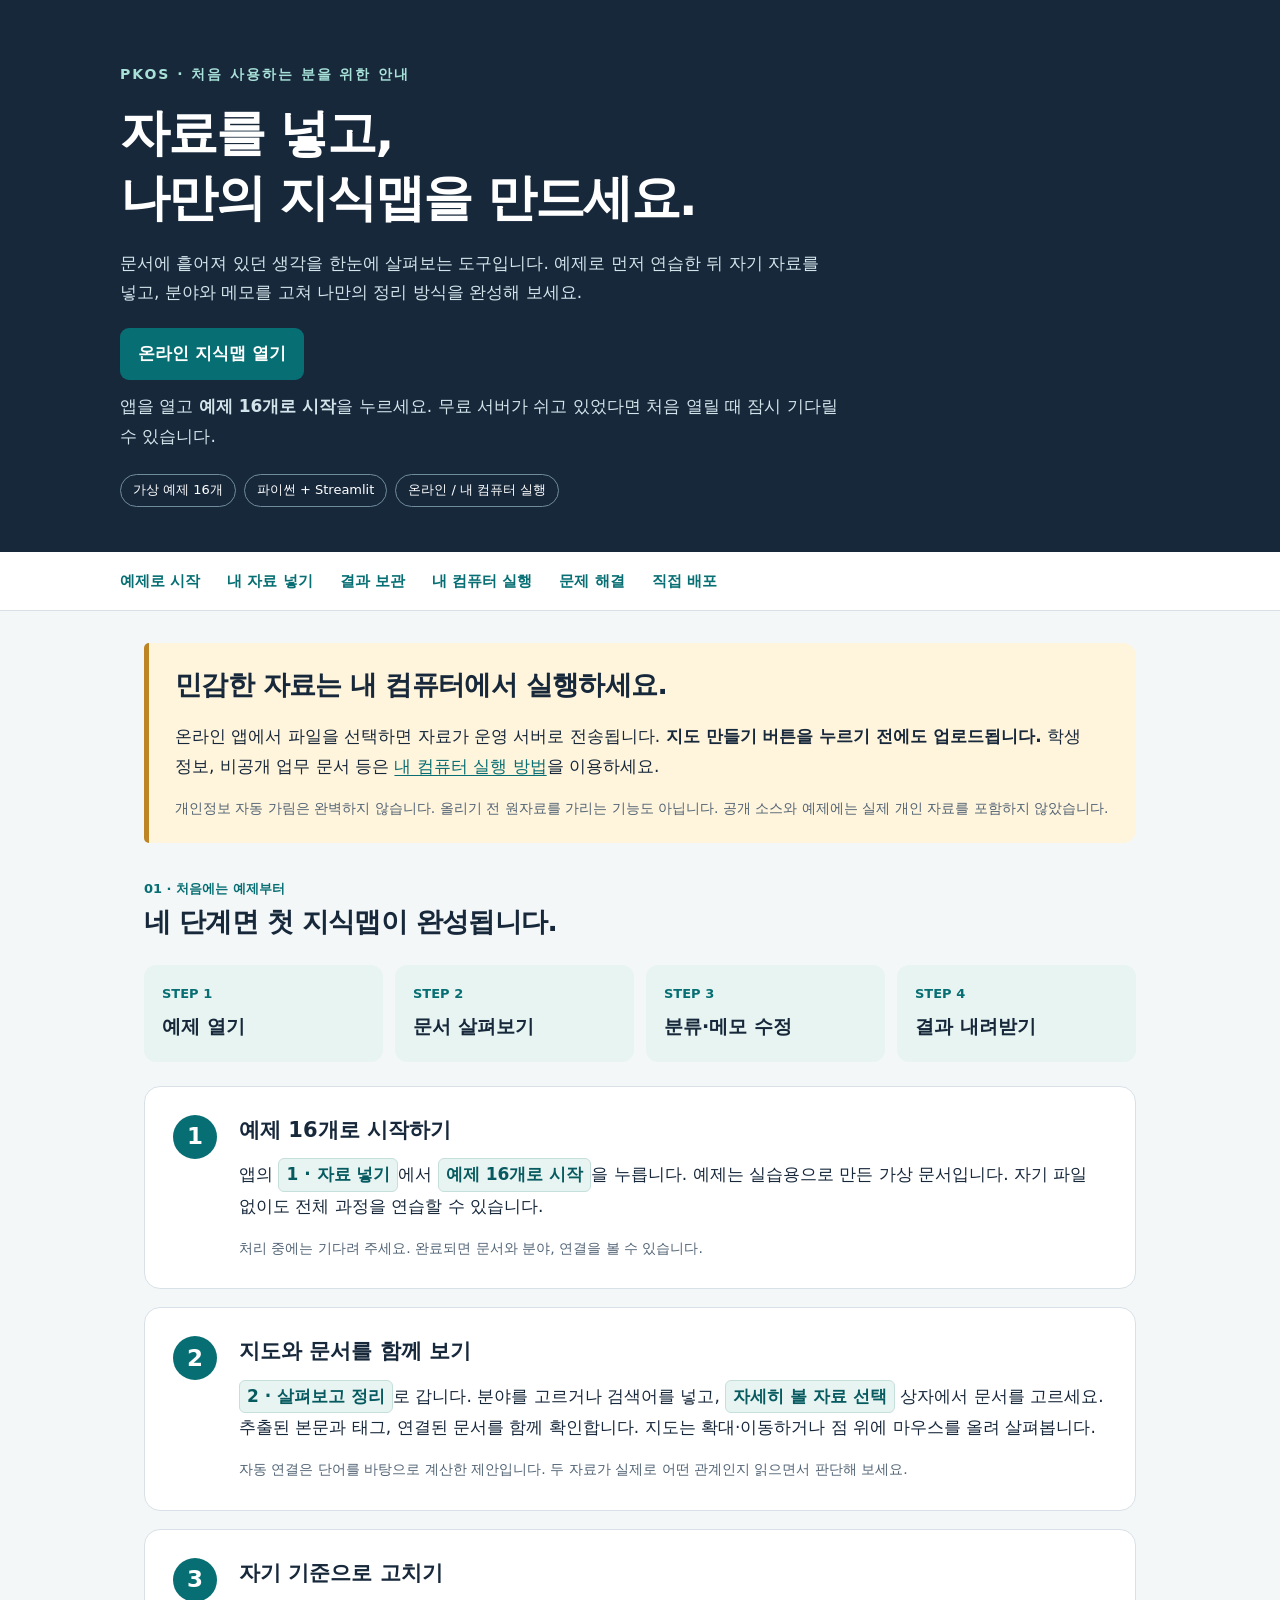
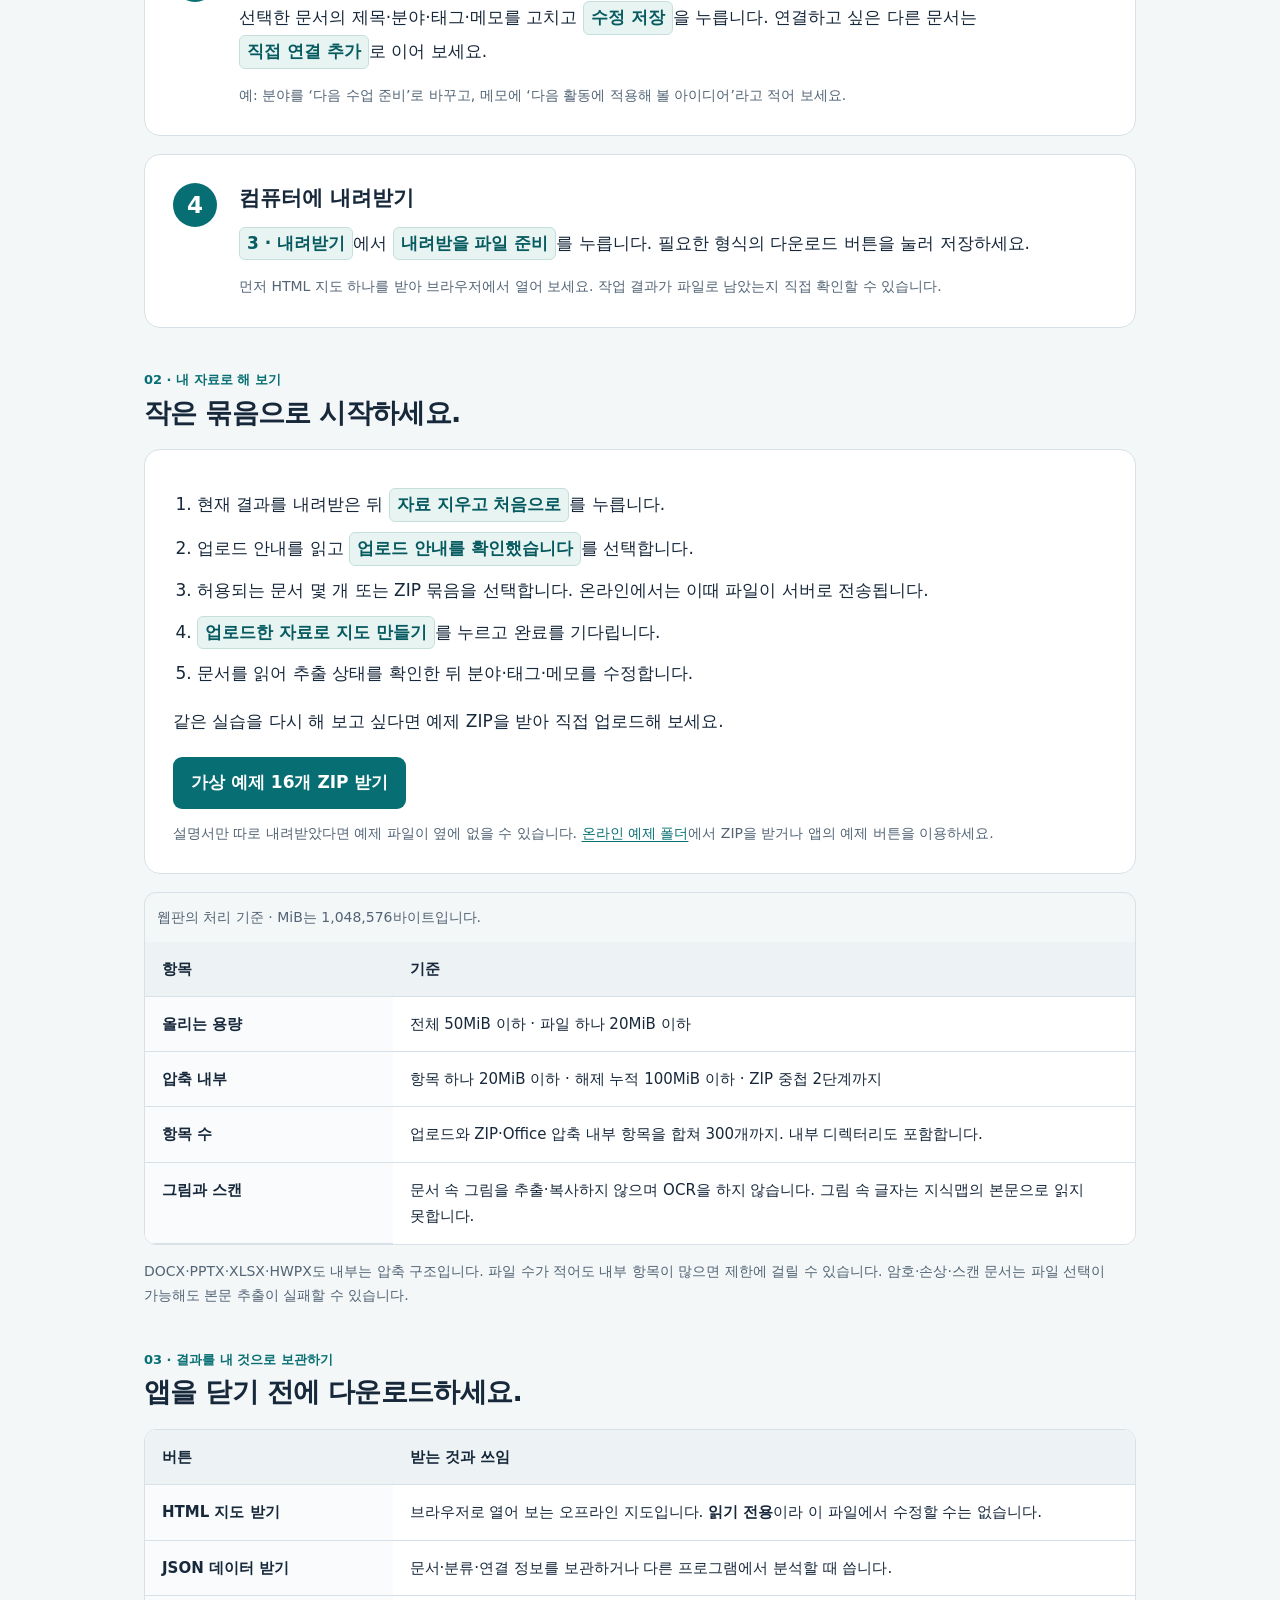
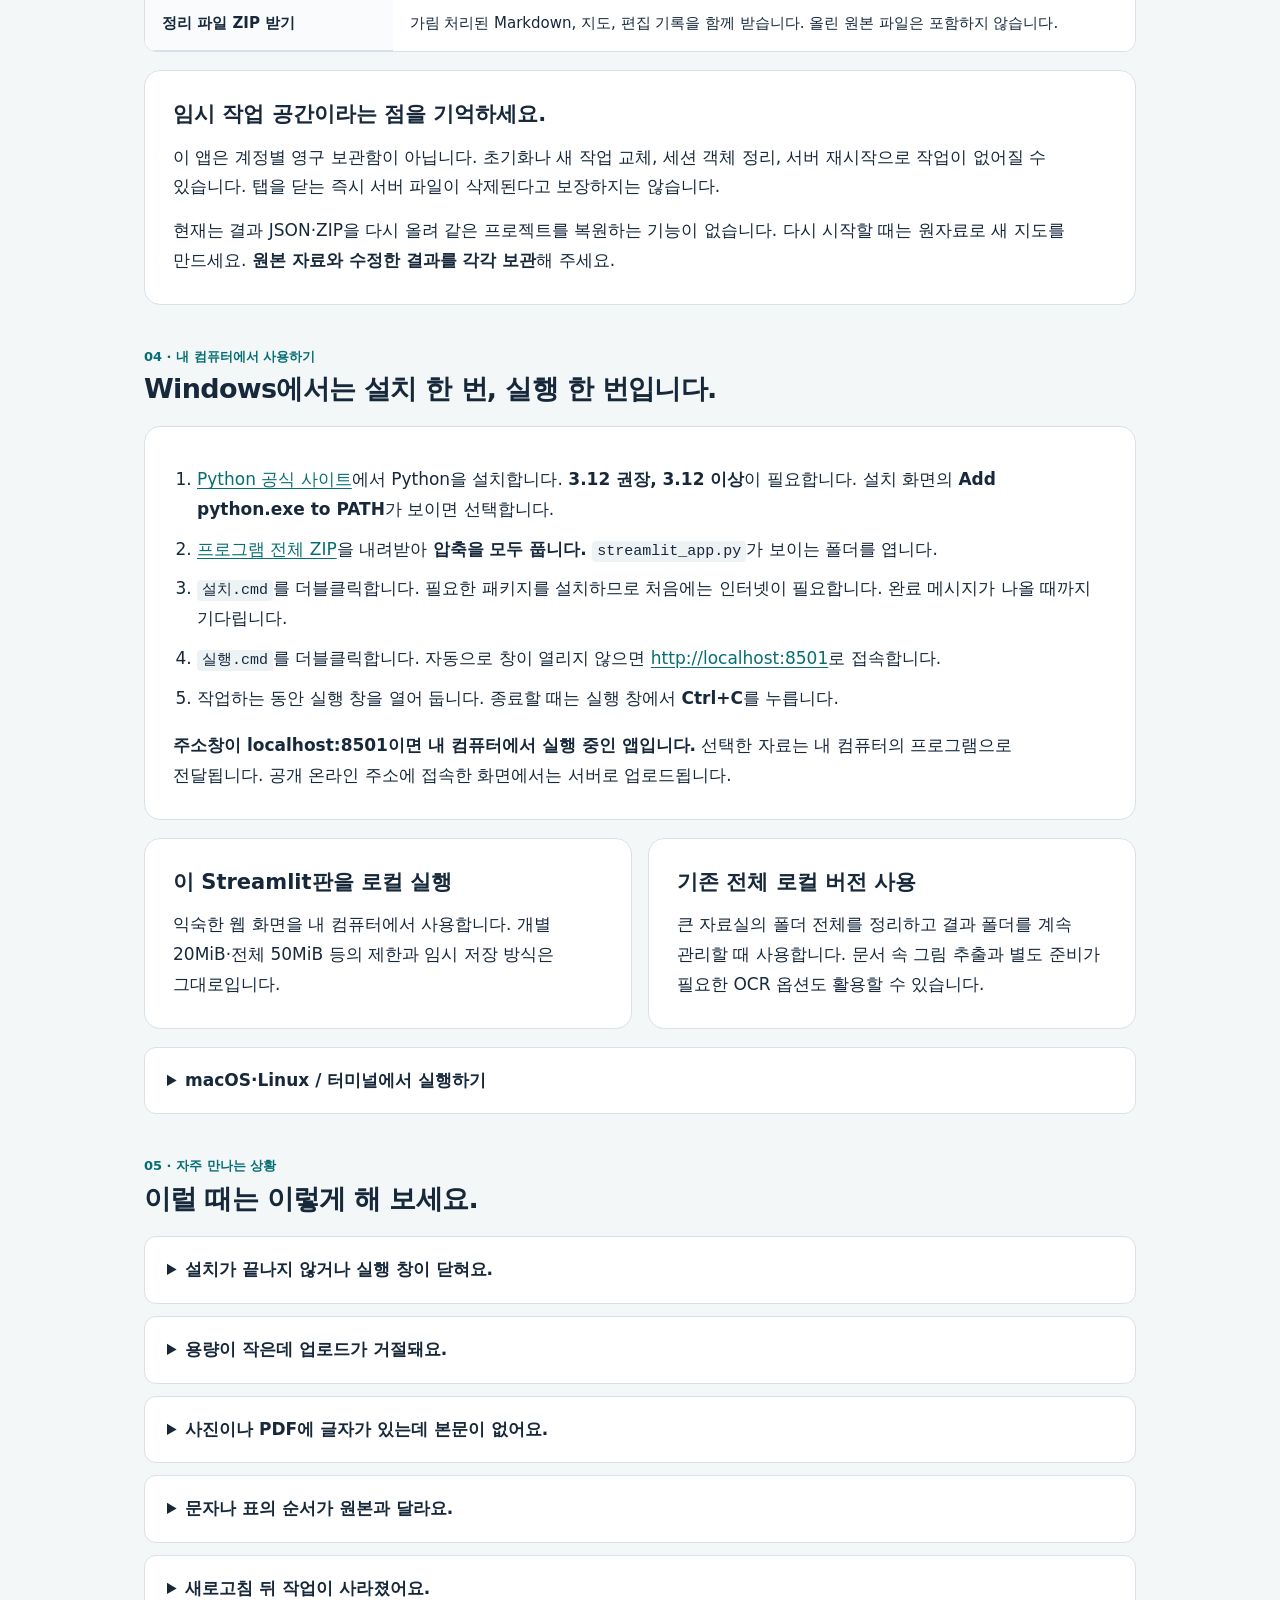
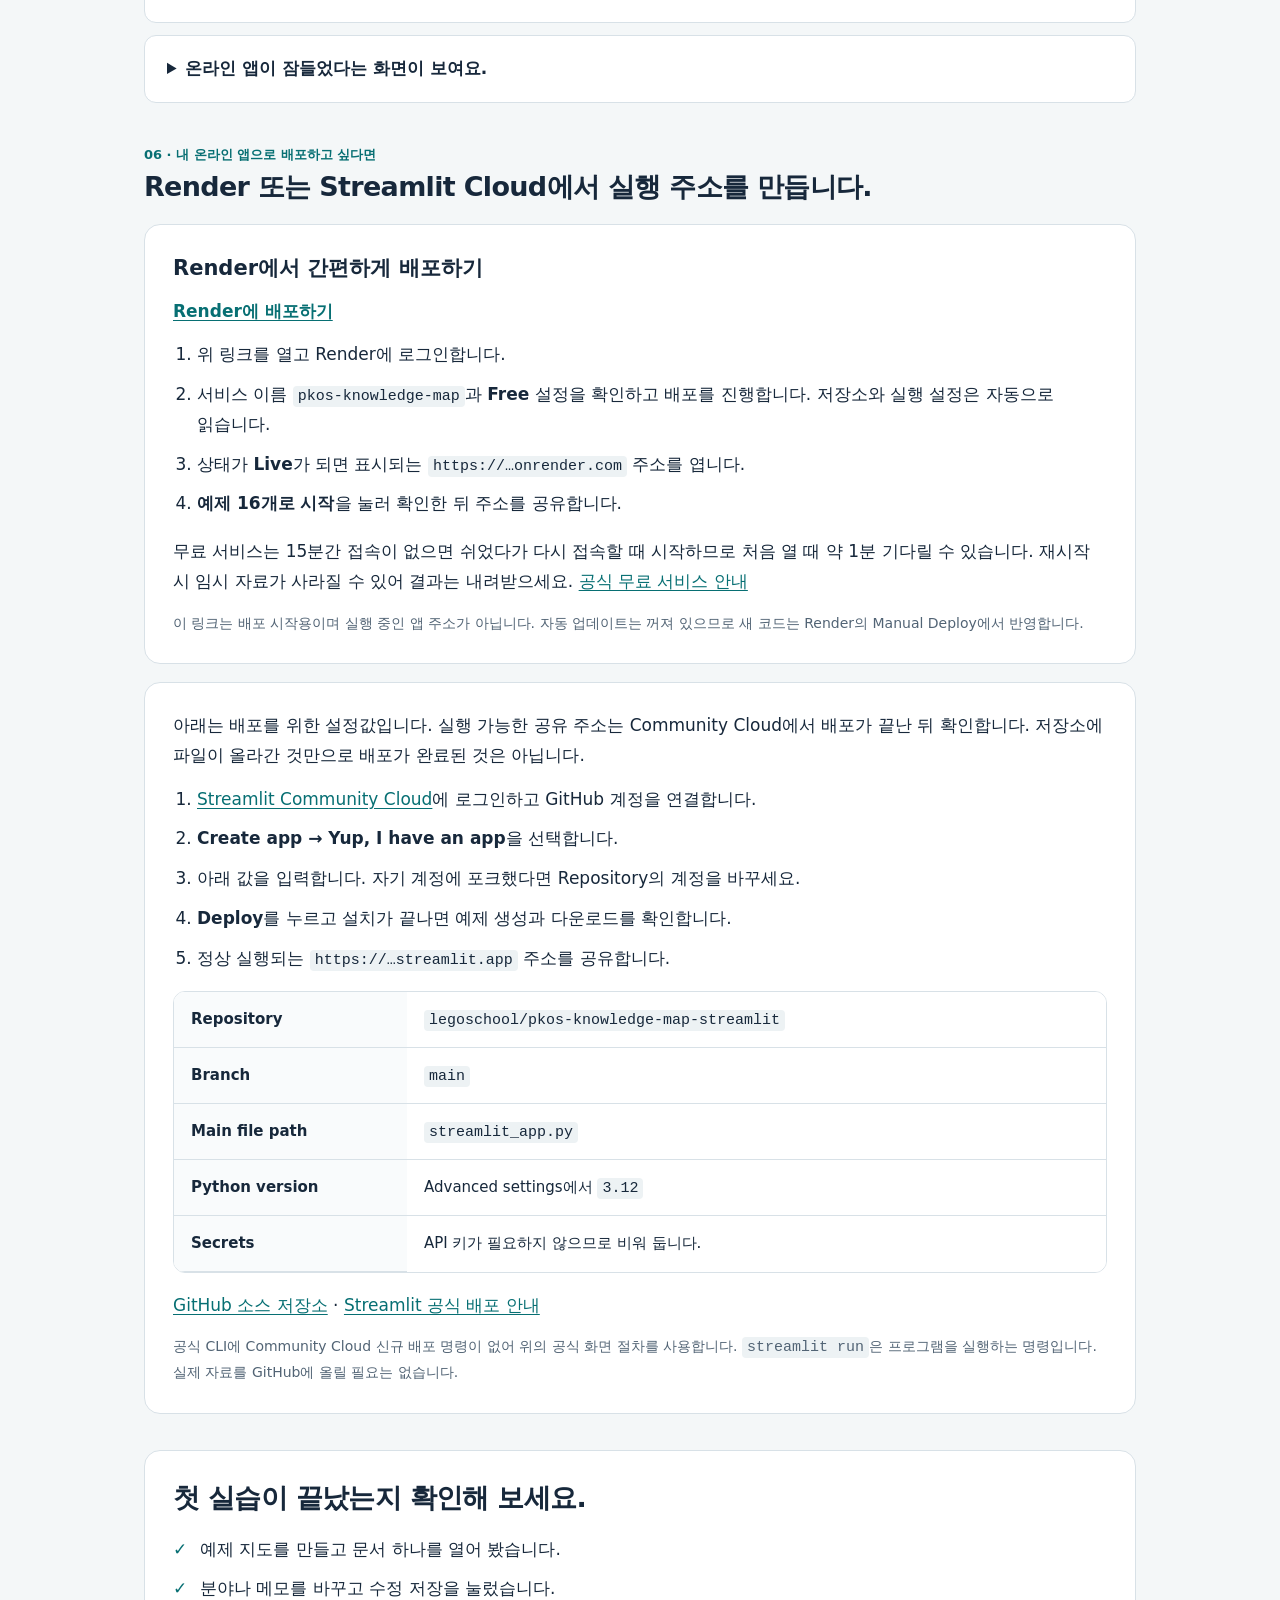
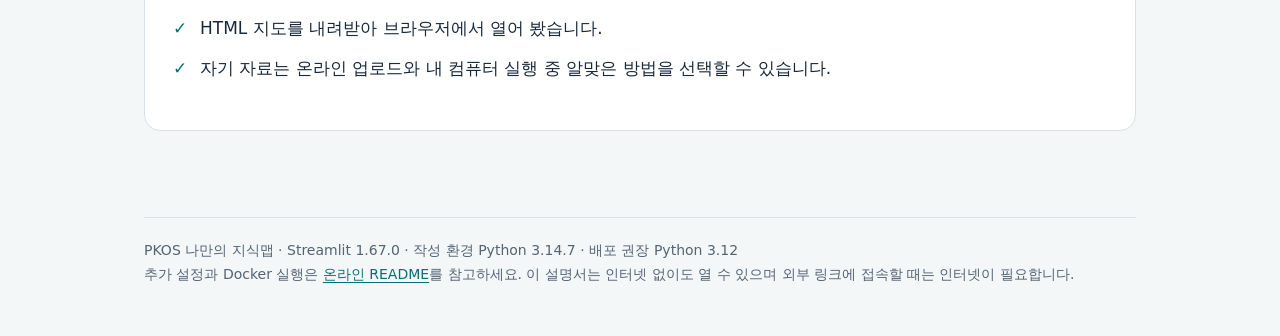
==== commit 5d4d5f3f: "Link the live knowledge map from beginner guides" ====
--- a/초보자_따라하기.html
+++ b/초보자_따라하기.html
@@ -20,6 +20,8 @@
     <div class="eyebrow">PKOS · 처음 사용하는 분을 위한 안내</div>
     <h1>자료를 넣고,<br>나만의 지식맵을 만드세요.</h1>
     <p>문서에 흩어져 있던 생각을 한눈에 살펴보는 도구입니다. 예제로 먼저 연습한 뒤 자기 자료를 넣고, 분야와 메모를 고쳐 나만의 정리 방식을 완성해 보세요.</p>
+    <a class="button" href="https://pkos-knowledge-map.onrender.com/">온라인 지식맵 열기</a>
+    <p>앱을 열고 <strong>예제 16개로 시작</strong>을 누르세요. 무료 서버가 쉬고 있었다면 처음 열릴 때 잠시 기다릴 수 있습니다.</p>
     <div class="chips"><span class="chip">가상 예제 16개</span><span class="chip">파이썬 + Streamlit</span><span class="chip">온라인 / 내 컴퓨터 실행</span></div>
   </div>
 </header>
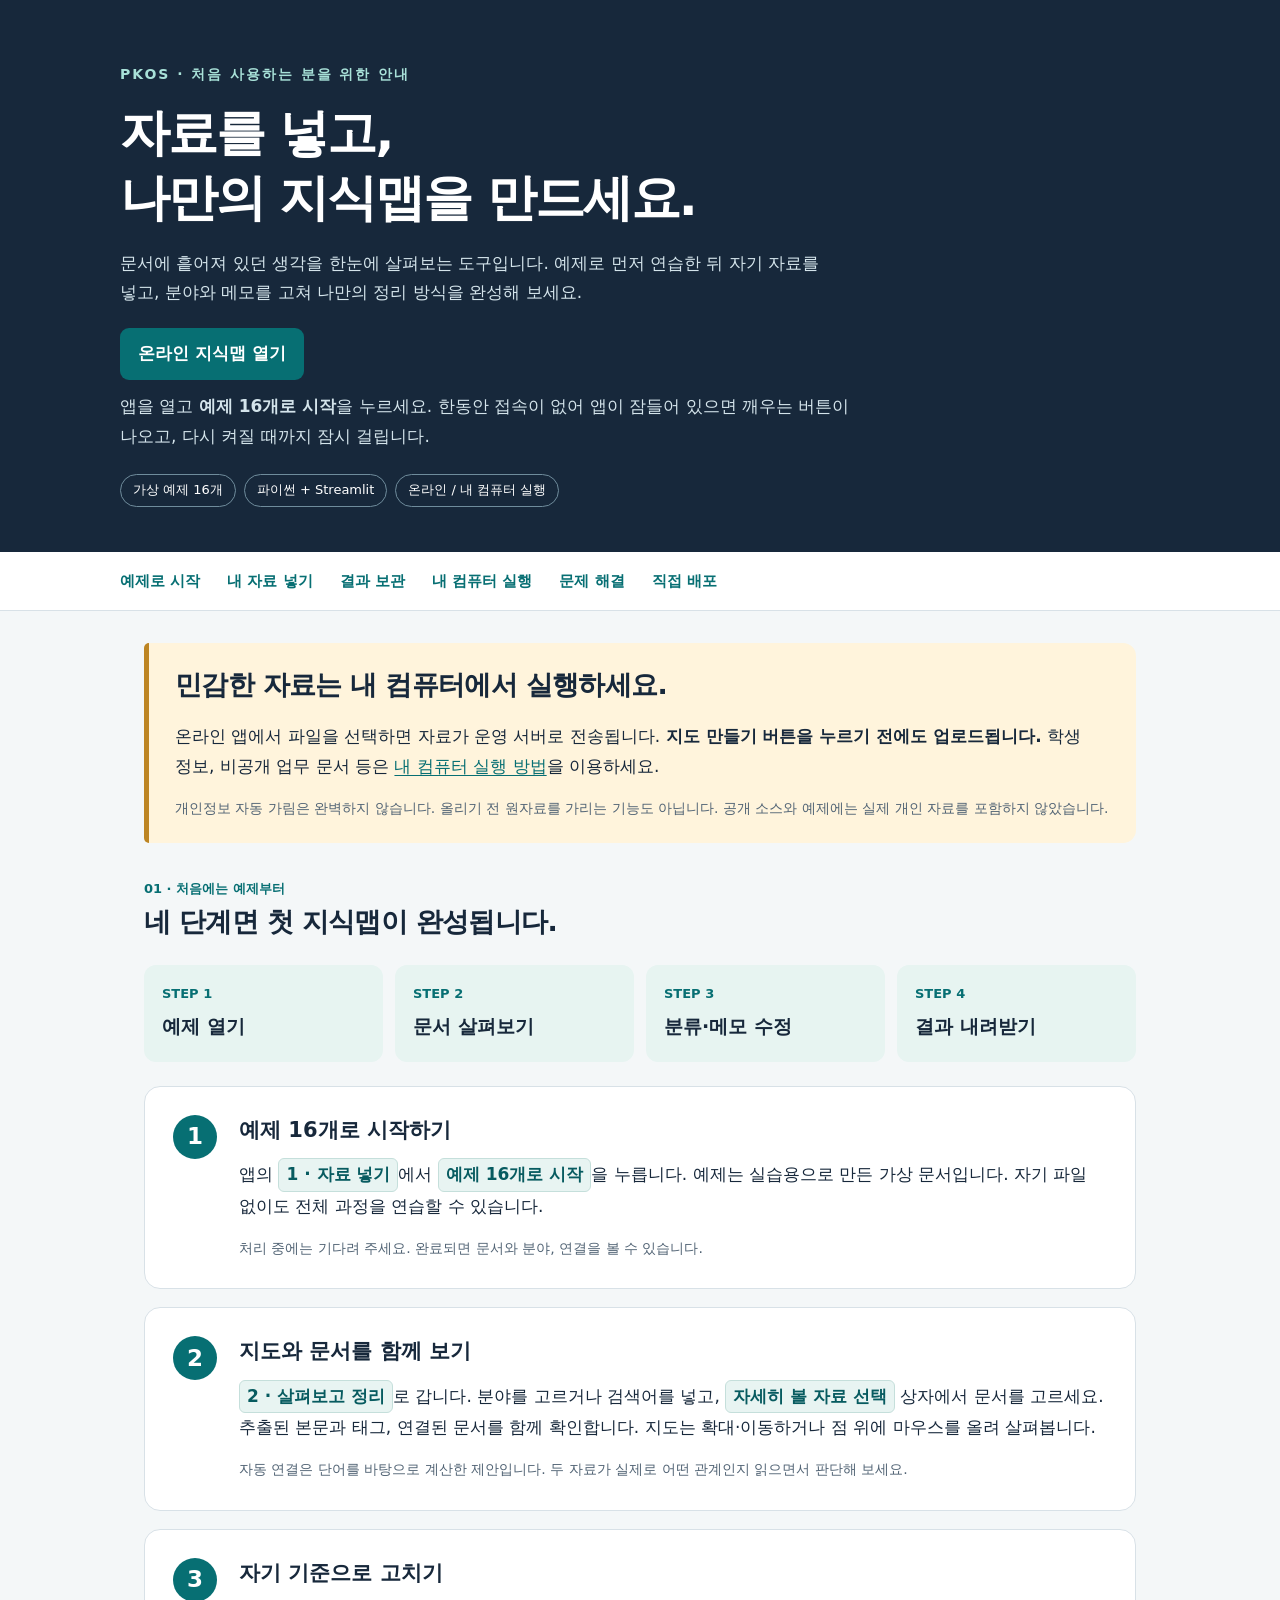
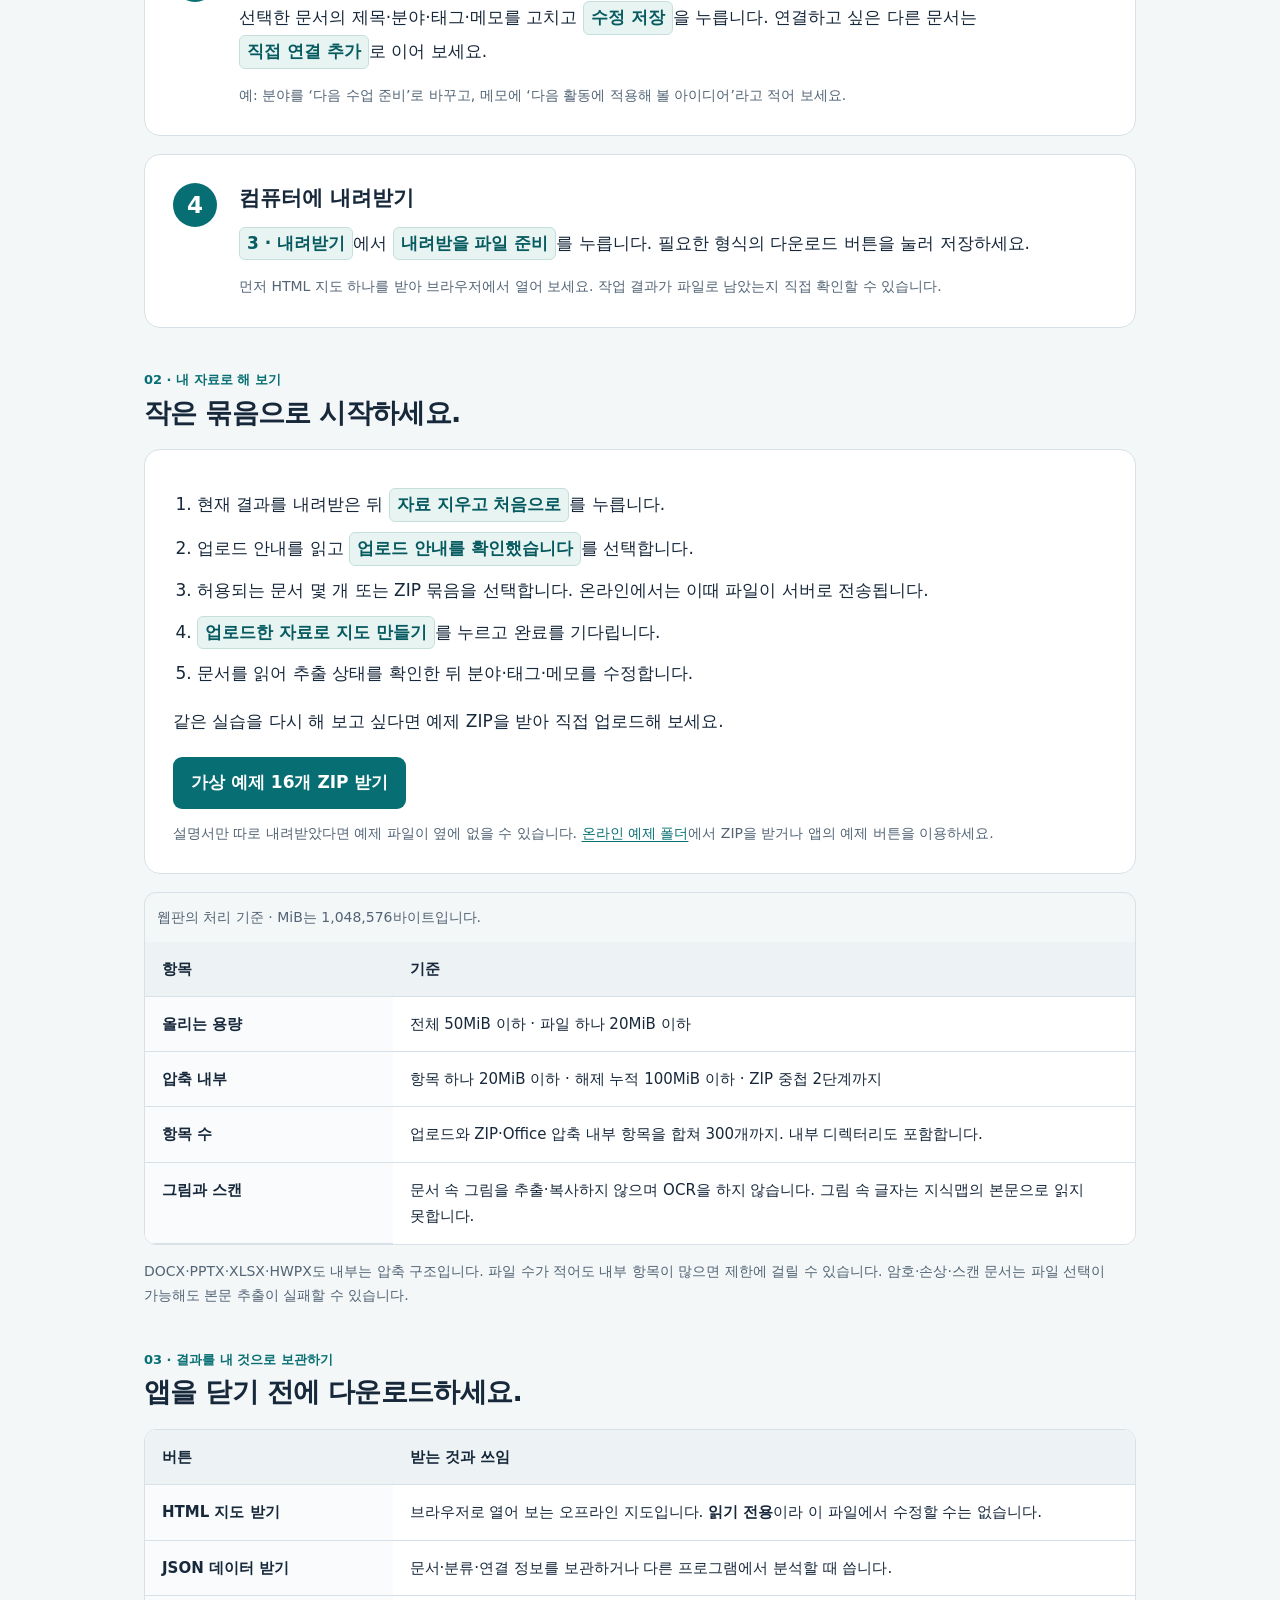
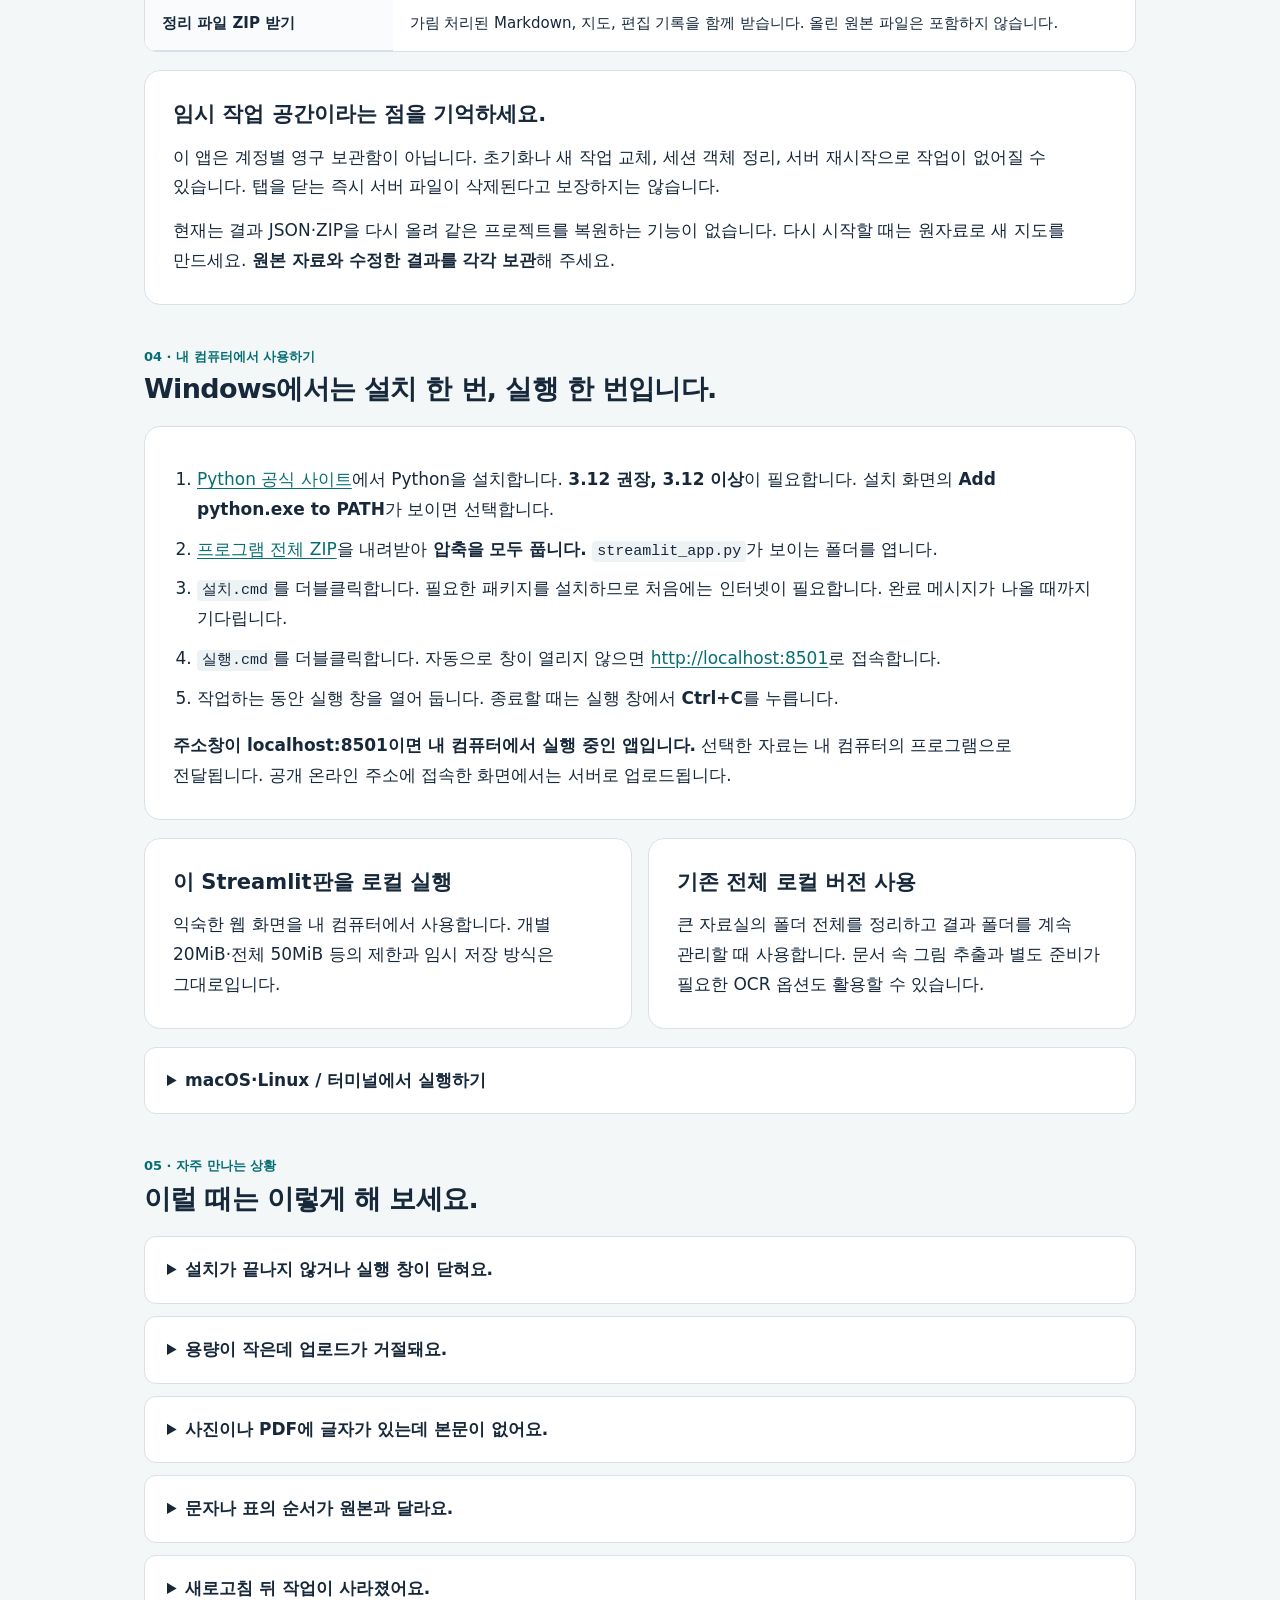
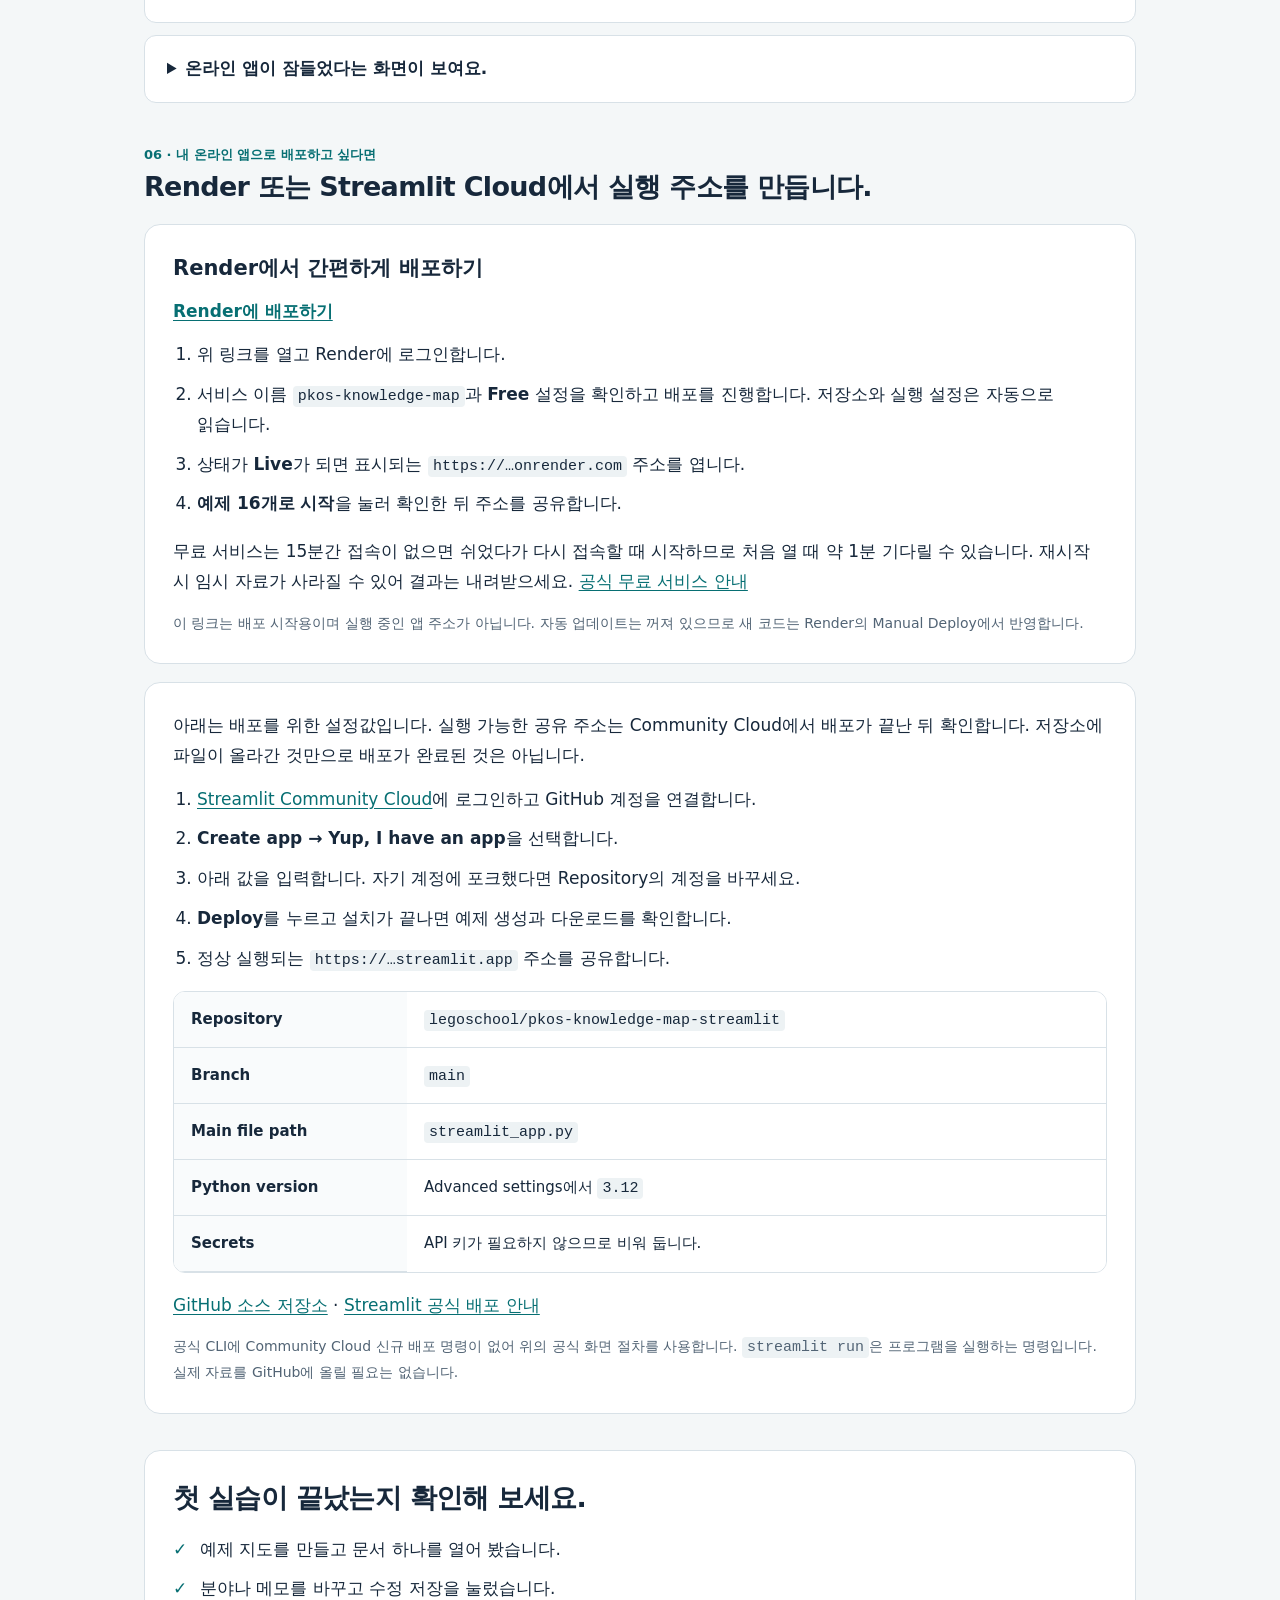
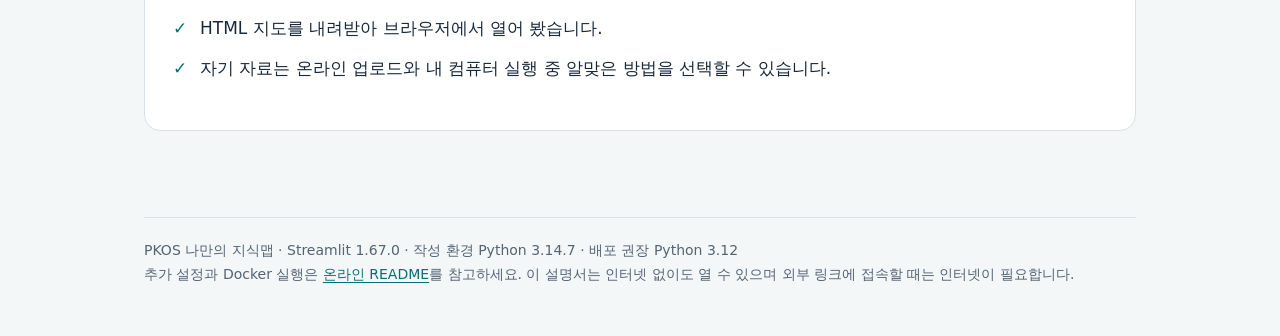
==== commit 65d1c8af: "Point app links to Streamlit Community Cloud Co-Authored-By: Claude Opus 5.5 <noreply@anthropic.com>" ====
--- a/초보자_따라하기.html
+++ b/초보자_따라하기.html
@@ -20,8 +20,8 @@
     <div class="eyebrow">PKOS · 처음 사용하는 분을 위한 안내</div>
     <h1>자료를 넣고,<br>나만의 지식맵을 만드세요.</h1>
     <p>문서에 흩어져 있던 생각을 한눈에 살펴보는 도구입니다. 예제로 먼저 연습한 뒤 자기 자료를 넣고, 분야와 메모를 고쳐 나만의 정리 방식을 완성해 보세요.</p>
-    <a class="button" href="https://pkos-knowledge-map.onrender.com/">온라인 지식맵 열기</a>
-    <p>앱을 열고 <strong>예제 16개로 시작</strong>을 누르세요. 무료 서버가 쉬고 있었다면 처음 열릴 때 잠시 기다릴 수 있습니다.</p>
+    <a class="button" href="https://legoschool-pkos-knowledge-map.streamlit.app/">온라인 지식맵 열기</a>
+    <p>앱을 열고 <strong>예제 16개로 시작</strong>을 누르세요. 한동안 접속이 없어 앱이 잠들어 있으면 깨우는 버튼이 나오고, 다시 켜질 때까지 잠시 걸립니다.</p>
     <div class="chips"><span class="chip">가상 예제 16개</span><span class="chip">파이썬 + Streamlit</span><span class="chip">온라인 / 내 컴퓨터 실행</span></div>
   </div>
 </header>
